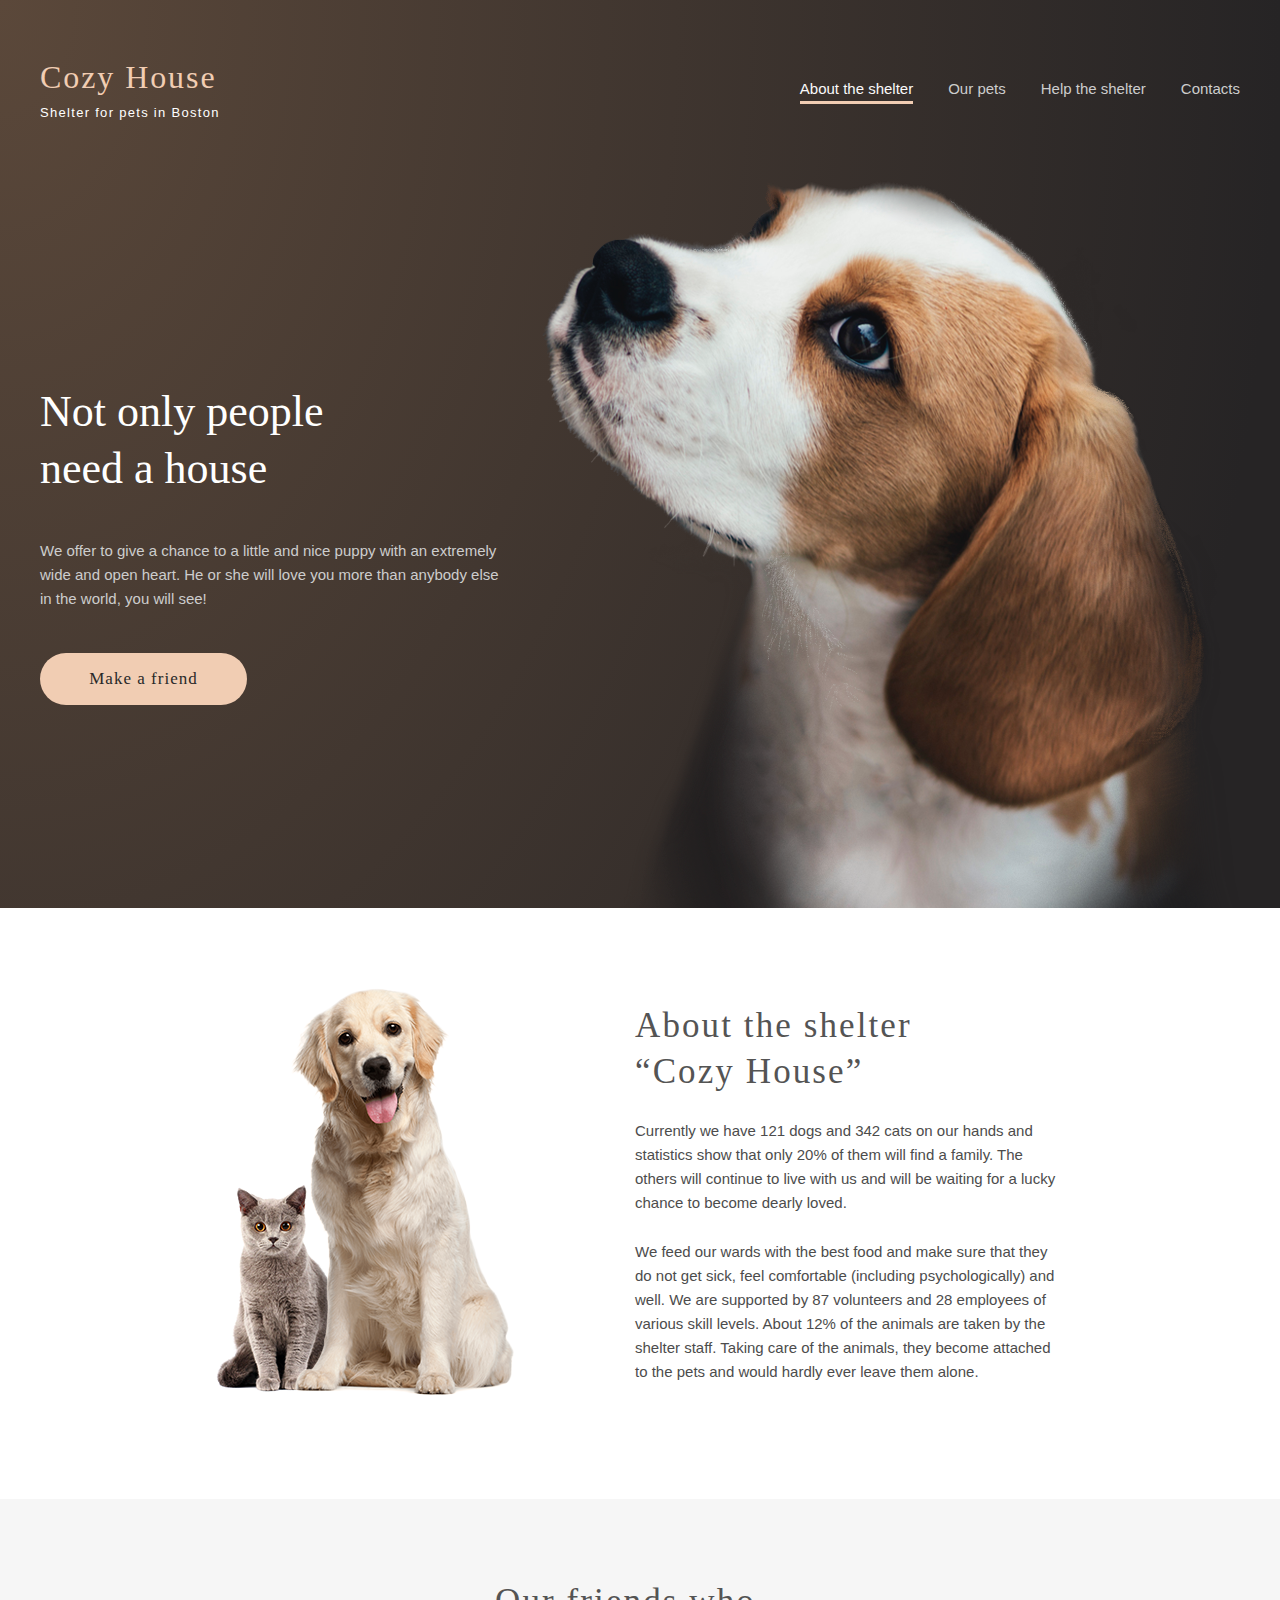
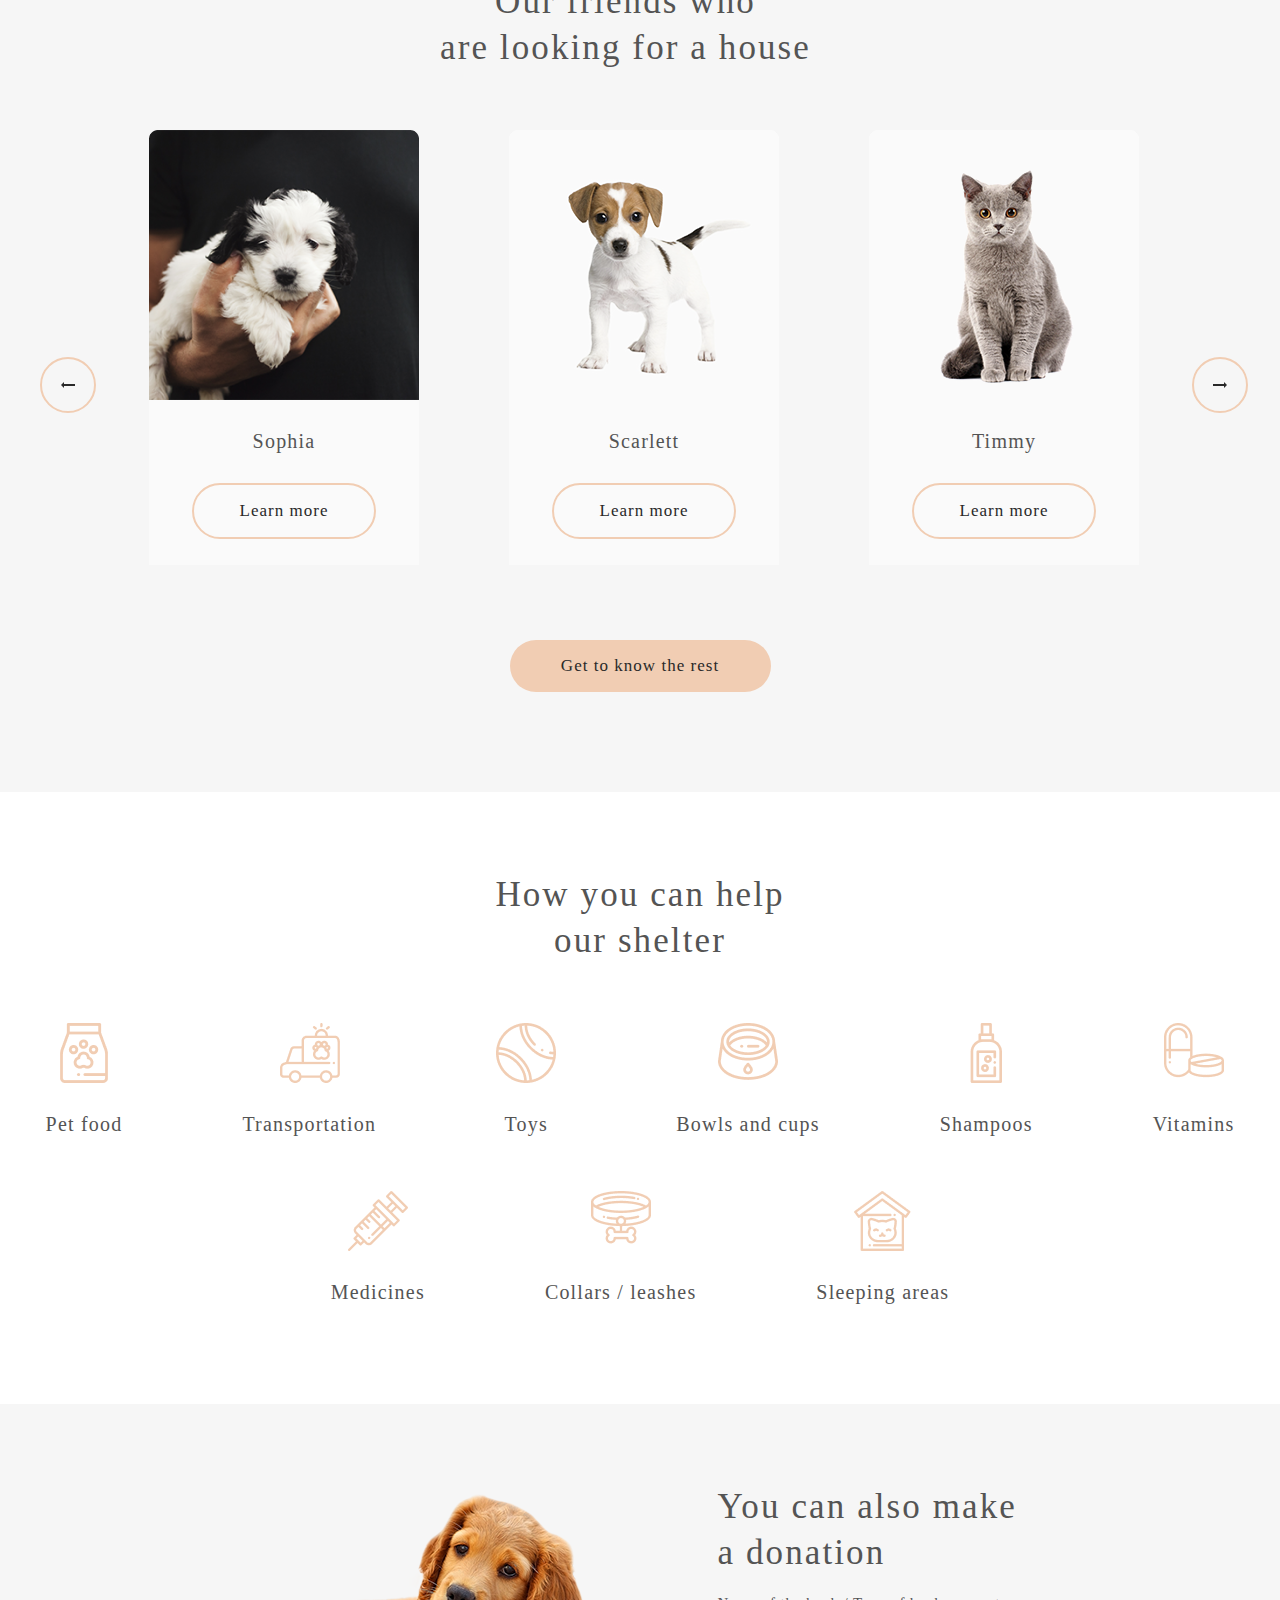
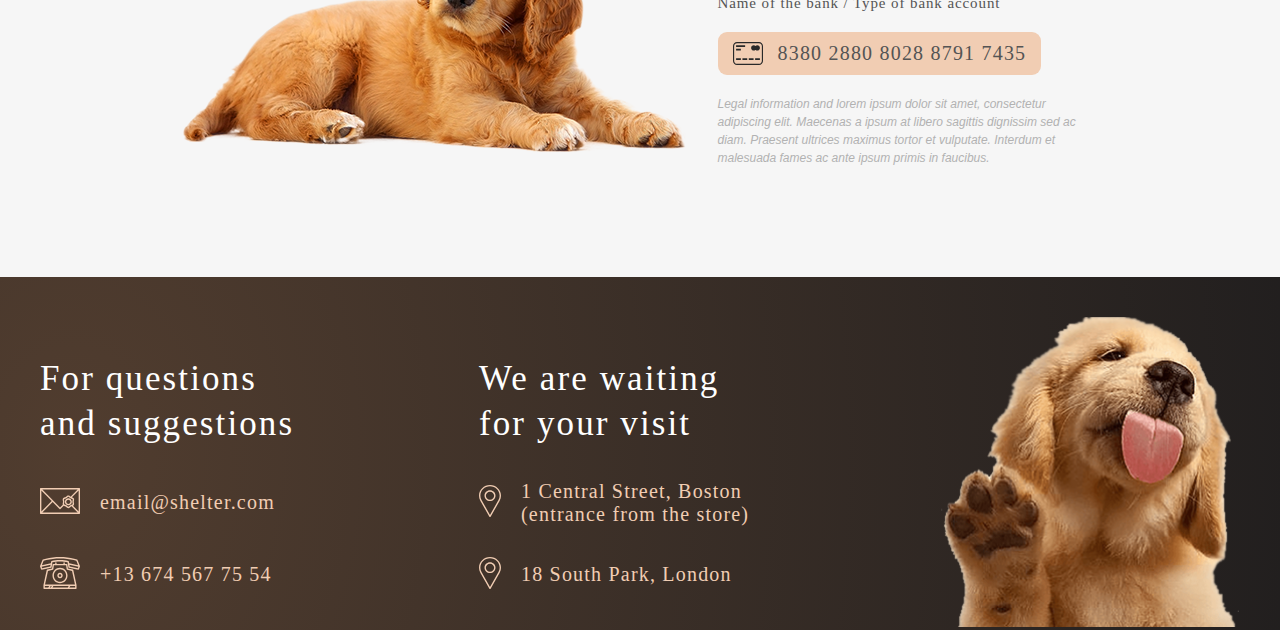
==== pages/main/index.html @ 1505d830 "feat: create corusel slider, add help section, donation section footer" ====
<!DOCTYPE html>
<html lang="en">
<head>
    <meta charset="UTF-8">
    <meta name="viewport" content="width=device-width, initial-scale=1.0">

    <title>Shelter</title>

    <link rel="stylesheet" href="../../css/reset.css">
    <link rel="stylesheet" href="../../css/style.css">
    <link type="image/png" sizes="96x96" rel="icon" href="../../assets/images/favicon.png">

</head>
<body>
    <section class="start-screen">
        <header class="header">
            <div class="container">
                <a class="header-logo" href="#">
                    <h1 class="header-logo__main-title">Cozy House</h1>
                    <span class="header-logo__under-title">Shelter for pets in Boston</span>
                </a>
                <div class="header-menu">
                    <ul class="header-menu__wrapper">
                        <li class="header-menu__item header-menu__item_active"><a href="#">About the shelter</a></li>
                        <li class="header-menu__item"><a href="ourpets.html">Our pets</a></li>
                        <li class="header-menu__item"><a href="#help">Help the shelter</a></li>
                        <li class="header-menu__item"><a href="#footer">Contacts</a></li>
                    </ul>
                </div>
            </div>
        </header>
        <div class="not-only">
            <div class="container">
                <div class="not-only__content">
                    <h2 class="not-only__title">Not only people need a house</h2>
                    <div class="not-only__text">
                        We offer to give a chance to a little and nice puppy 
                        with an extremely wide and open 
                        heart. He or she will love you more than 
                        anybody else in the world, you will see!
                    </div>
                    <a href="#our-friends" class="not-only__button">Make a friend</a>
                </div>
                <div class="not-only__image">
                    <img src="../../assets/images/start-screen-puppy.png" alt="start-screen-puppy">
                </div>
            </div>
        </div>
    </section>

    <section class="about">
        <div class="container">
            <div class="about-image">
                <img src="../../assets/images/about-pets.png" alt="about-pets">
            </div>
            <div class="about-content">
                <h3 class="about-content__title">About the shelter “Cozy House”</h3>
                <p class="about-content__text">
                    Currently we have 121 dogs and 342 cats on our hands and 
                    statistics show that only 20% of them will find a family. 
                    The others will continue to live with us and will be waiting for a 
                    lucky chance to become dearly loved.
                </p>
                <p class="about-content__text">
                    We feed our wards with the best food and make sure that 
                    they do not get sick, feel comfortable (including psychologically) and well. 
                    We are supported by 87 volunteers and 28 employees of various skill levels. 
                    About 12% of the animals are taken by the shelter staff. Taking care of the animals, 
                    they become attached to the pets and would hardly ever leave them alone.
                </p>
            </div>
        </div>
    </section>

    <section class="pets">
        <div class="container">
            <h3 class="pets-title">Our friends who <br>are looking for a house</h3>
            <div class="pets-slider__wrapper">
                <div class="pets-slider__arrow" id="pets-prev"><img src="../../assets/images/prev-arrow.png" alt="prev-arrow"></div>
                <div class="pets-slider__content">
                    <div class="pets-corusel">
                        <div class="pets-corusel__slide" id="pets-corusel__slide">
                            <div class="pets-corusel__item" id="pets-corusel__left"></div>
                            <div class="pets-corusel__item" id="pets-corusel__active"></div>
                            <div class="pets-corusel__item" id="pets-corusel__right"></div>
                        </div>
                    </div>
                </div>
                <div class="pets-slider__arrow" id="pets-next"><img src="../../assets/images/next-arrow.png" alt="next-arrow"></div>
            </div>
            <a href="#" class="pets-button">Get to know the rest</a>
        </div>
    </section>

    <section class="help">
        <div class="container">
            <h3 class="help-title">How you can help our shelter</h3>
            <div class="help-list">
                <div class="help__item">
                    <img class="help__item__image" src="../../assets/icons/Vector.png" alt="pet-food-image">
                    <h4 class="help__item__title">Pet food</h4>
                </div>
                <div class="help__item">
                    <img class="help__item__image" src="../../assets/icons/transportation.png" alt="pet-food-image">
                    <h4 class="help__item__title">Transportation</h4>
                </div>
                <div class="help__item">
                    <img class="help__item__image" src="../../assets/icons/toys.png" alt="pet-food-image">
                    <h4 class="help__item__title">Toys</h4>
                </div>
                <div class="help__item">
                    <img class="help__item__image" src="../../assets/icons/bowls-and-cups.png" alt="pet-food-image">
                    <h4 class="help__item__title">Bowls and cups</h4>
                </div>
                <div class="help__item">
                    <img class="help__item__image" src="../../assets/icons/shampoos.png" alt="pet-food-image">
                    <h4 class="help__item__title">Shampoos</h4>
                </div>
                <div class="help__item">
                    <img class="help__item__image" src="../../assets/icons/vitamins.png" alt="pet-food-image">
                    <h4 class="help__item__title">Vitamins</h4>
                </div>
                <div class="help__item">
                    <img class="help__item__image" src="../../assets/icons/medicines.png" alt="pet-food-image">
                    <h4 class="help__item__title">Medicines</h4>
                </div>
                <div class="help__item">
                    <img class="help__item__image" src="../../assets/icons/collars-or-leashes.png" alt="pet-food-image">
                    <h4 class="help__item__title">Collars / leashes</h4>
                </div>
                <div class="help__item">
                    <img class="help__item__image" src="../../assets/icons/sleeping-area.png" alt="pet-food-image">
                    <h4 class="help__item__title">Sleeping areas</h4>
                </div>
            </div>
        </div>
    </section>

    <section class="donation">
        <div class="container">
            <div class="donation-image__wrapper">
                <img src="../../assets/images/donation-dog.png" alt="donation-dog">
            </div>
            <div class="donation-content">
                <h3 class="donation__title">You can also make a donation</h3>
                <h5 class="donation__description">Name of the bank / Type of bank account</h5>
                <a href="##" class="donation__link-wrapper">
                    <div class="donation__link-icon-wrapper">
                        <svg class="donation__link-icon"><use xlink:href="../../assets/images/sprite.svg#bank""></use></svg>
                    </div>
                    <span  class="donation__link">8380 2880 8028 8791 7435</span>
                </a>
                <p class="donation__text">
                    Legal information and lorem ipsum dolor sit amet, consectetur adipiscing elit. 
                    Maecenas a ipsum at libero sagittis dignissim sed ac diam. Praesent ultrices maximus tortor et vulputate. 
                    Interdum et malesuada fames ac ante ipsum primis in faucibus.
                </p>
            </div>
        </div>
    </section>
    <footer class="footer">
        <div class="container">
            <div class="footer-contact">
                <h3 class="footer-contact__title">For questions and suggestions</h3>
                <a class="footer-contact__item" href="mailto:email@shelter.com" target="_blank">
                    <div class="footer-contact__icon-wrapper">
                        <svg class="footer-contact__icon footer-icon-mail"><use xlink:href="../../assets/images/sprite.svg#mail""></use></svg>
                    </div>
                    <h4 class="footer-contact__item__text">email@shelter.com</h4>
                </a>
                <a class="footer-contact__item" href="tel:+13 674 567 75 54" target="_blank">
                    <div class="footer-contact__icon-wrapper">
                        <svg class="footer-contact__icon footer-icon-phone"><use xlink:href="../../assets/images/sprite.svg#phone""></use></svg>
                    </div>
                    <h4 class="footer-contact__item__text">+13 674 567 75 54</h4>
                </a>
            </div>
            <div class="footer-contact">
                <h3 class="footer-contact__title">We are waiting for your visit</h3>
                <a class="footer-contact__item" href="https://www.google.com/maps/place/Boston+Animal+Care+and+Control+Shelter/@42.3657951,-70.9798577,19.54z/data=!4m8!1m2!2m1!1sboston+animal+shelter!3m4!1s0x0:0xc63954a44f1d0dee!8m2!3d42.2943419!4d-71.1215186" target="_blank">
                    <div class="footer-contact__icon-wrapper">
                        <svg class="footer-contact__icon footer-icon-pin"><use xlink:href="../../assets/images/sprite.svg#pin""></use></svg>
                    </div>
                    <h4 class="footer-contact__item__text">1 Central Street, Boston (entrance from the store)</h4>
                </a>
                <a class="footer-contact__item" href="https://www.google.com/maps/search/18+South+Park,+London+/@52.1337419,-0.4661482,21z" target="_blank">
                    <div class="footer-contact__icon-wrapper">
                        <svg class="footer-contact__icon footer-icon-pin"><use xlink:href="../../assets/images/sprite.svg#pin""></use></svg>
                    </div>
                    <h4 class="footer-contact__item__text">18 South Park, London </h4>
                </a>
            </div>
            <div class="footer-image">
                <img src="../../assets/images/footer-puppy.png" alt="footer-puppy">
            </div>
        </div>
    </footer>
    <script type="module" src="./pets.js"></script>
    <script type="module" src="./slider.js"></script>
</body>
</html>
---- css/style.css ----
@import 'reset.css';
.container {
  width: 1200px;
  padding: 0 40px;
  margin: 0 auto;
}

.start-screen {
  background: radial-gradient(100% 215.42% at 0% 0%, #5b483a 0%, #262425 100%);
  z-index: 1;
  background-size: cover;
  padding-top: 60px;
}
.start-screen .header {
  height: 60px;
  margin-bottom: 60px;
}
.start-screen .header .container {
  display: flex;
  align-items: center;
  justify-content: space-between;
}
.start-screen .header .container .header-logo .header-logo__main-title {
  font-family: "Georgia";
  font-size: 32px;
  line-height: 110%;
  letter-spacing: 0.06em;
  color: #f1cdb3;
  margin-bottom: 10px;
}
.start-screen .header .container .header-logo .header-logo__under-title {
  font-family: "Arial";
  font-size: 13px;
  line-height: 15px;
  display: flex;
  align-items: center;
  letter-spacing: 0.1em;
  color: #fff;
}
.start-screen .header .container .header-menu .header-menu__wrapper {
  display: flex;
  justify-content: space-between;
}
.start-screen .header .container .header-menu .header-menu__wrapper .header-menu__item {
  margin-right: 35px;
}
.start-screen .header .container .header-menu .header-menu__wrapper .header-menu__item:last-child {
  margin-right: 0;
}
.start-screen .header .container .header-menu .header-menu__wrapper .header-menu__item a {
  font-family: "Arial";
  font-size: 15px;
  line-height: 160%;
  color: #cdcdcd;
}
.start-screen .header .container .header-menu .header-menu__wrapper .header-menu__item a:hover {
  transition: 0.5s;
  color: #fefefe;
}
.start-screen .header .container .header-menu .header-menu__wrapper .header-menu__item_active {
  border-bottom: 3px #f1cdb3 solid;
}
.start-screen .header .container .header-menu .header-menu__wrapper .header-menu__item_active:hover {
  transition: 0.5s;
  border-bottom: 3px #fefefe solid;
}
.start-screen .header .container .header-menu .header-menu__wrapper .header-menu__item_active a {
  color: #fafafa;
}
.start-screen .header .container .header-menu .header-menu__wrapper .header-menu__item_active a:hover {
  transition: 0.5s;
  color: #fefefe;
}
.start-screen .not-only .container {
  display: flex;
  align-items: center;
  justify-content: space-between;
}
.start-screen .not-only .container .not-only__content {
  width: 460px;
  margin-right: 42px;
}
.start-screen .not-only .container .not-only__content .not-only__title {
  width: 310px;
  margin-bottom: 42px;
  font-family: "Georgia";
  font-size: 44px;
  line-height: 130%;
  display: flex;
  align-items: center;
  color: #fff;
}
.start-screen .not-only .container .not-only__content .not-only__text {
  width: 460px;
  margin-bottom: 42px;
  font-family: "Arial";
  font-size: 15px;
  line-height: 160%;
  display: flex;
  align-items: center;
  color: #cdcdcd;
}
.start-screen .not-only .container .not-only__content .not-only__button {
  display: flex;
  align-items: center;
  justify-content: center;
  width: 207px;
  height: 52px;
  background: #f1cdb3;
  border-radius: 100px;
  border: 0;
  font-family: "Georgia";
  font-size: 17px;
  line-height: 130%;
  color: #292929;
  letter-spacing: 0.06em;
}
.start-screen .not-only .container .not-only__content .not-only__button:hover {
  cursor: pointer;
  transition: 0.5s;
  background: #cda98f;
}
.start-screen .not-only .container .not-only__content .not-only__button:active {
  transition: 0.5s;
  background: #b08d74;
}
.start-screen .not-only .container .not-only__image {
  line-height: 0;
}

.about {
  padding: 80px 0 100px 0;
}
.about .container {
  width: 850px;
  display: flex;
  align-items: center;
  justify-content: space-between;
}
.about .container .about-content {
  padding: 4px 0;
  display: flex;
  flex-direction: column;
  justify-content: space-between;
}
.about .container .about-content .about-content__title {
  width: 370px;
  font-family: "Georgia";
  font-size: 35px;
  line-height: 130%;
  letter-spacing: 0.06em;
  color: #545454;
  margin-bottom: 25px;
  display: flex;
  align-items: center;
}
.about .container .about-content .about-content__text {
  width: 430px;
  font-family: "Arial";
  font-size: 15px;
  line-height: 160%;
  color: #4c4c4c;
  margin-bottom: 25px;
}
.about .container .about-content .about-content__text:last-child {
  margin-bottom: 0;
  display: flex;
  align-items: center;
}

.pets {
  background: #f6f6f6;
  padding: 80px 0 100px 0;
}
.pets .container .pets-title {
  font-family: "Georgia";
  font-size: 35px;
  line-height: 130%;
  display: flex;
  align-items: center;
  text-align: center;
  letter-spacing: 0.06em;
  color: #545454;
  width: 400px;
  margin: 0 auto;
  margin-bottom: 60px;
}
.pets .container .pets-slider__wrapper {
  display: flex;
  align-items: center;
}
.pets .container .pets-slider__wrapper .pets-slider__arrow {
  display: flex;
  padding: 23px 19px;
  border: 2px solid #f1cdb3;
  border-radius: 100px;
}
.pets .container .pets-slider__wrapper .pets-slider__arrow:hover {
  cursor: pointer;
  transition: 0.5s;
  background: #cda98f;
  border: 2px solid #b08d74;
}
.pets .container .pets-slider__wrapper .pets-slider__arrow:active {
  transition: 0.5s;
  background: #b08d74;
}
.pets .container .pets-slider__wrapper .pets-slider__content {
  display: flex;
  margin-bottom: 75px;
}
.pets .container .pets-slider__wrapper .pets-slider__content .pets-corusel {
  width: 990px;
  overflow: hidden;
  margin: 0 53px;
}
.pets .container .pets-slider__wrapper .pets-slider__content .pets-corusel .pets-corusel__slide {
  display: flex;
  position: relative;
  left: -100%;
}
.pets .container .pets-slider__wrapper .pets-slider__content .pets-corusel .pets-corusel__slide .pets-corusel__item {
  display: flex;
  gap: 90px;
}
.pets .container .pets-slider__wrapper .pets-slider__content .pets-corusel .pets-corusel__slide .pets-corusel__item .pet-card {
  width: 270px;
  height: 435px;
  background: #fafafa;
  border-radius: 9px 9px 0 0;
  display: flex;
  flex-direction: column;
  align-items: center;
}
.pets .container .pets-slider__wrapper .pets-slider__content .pets-corusel .pets-corusel__slide .pets-corusel__item .pet-card .pet-image {
  width: 270px;
  height: 270px;
  margin-bottom: 30px;
}
.pets .container .pets-slider__wrapper .pets-slider__content .pets-corusel .pets-corusel__slide .pets-corusel__item .pet-card .pet-name {
  display: inline-block;
  font-family: "Georgia";
  font-size: 20px;
  line-height: 23px;
  display: flex;
  align-items: center;
  text-align: center;
  letter-spacing: 0.06em;
  color: #545454;
  margin-bottom: 30px;
}
.pets .container .pets-slider__wrapper .pets-slider__content .pets-corusel .pets-corusel__slide .pets-corusel__item .pet-card .card-button {
  padding: 15px 45px;
  font-family: "Georgia";
  font-size: 17px;
  line-height: 130%;
  letter-spacing: 0.06em;
  color: #292929;
  border: 2px solid #f1cdb3;
  border-radius: 100px;
  margin-bottom: 30px;
}
.pets .container .pets-slider__wrapper .pets-slider__content .pets-corusel .pets-corusel__slide .pets-corusel__item .pet-card .card-button:hover {
  cursor: pointer;
  transition: 0.5s;
  background: #cda98f;
  border: 2px solid #b08d74;
  color: #fafafa;
}
.pets .container .pets-slider__wrapper .pets-slider__content .pets-corusel .pets-corusel__slide .pets-corusel__item .pet-card .card-button:active {
  transition: 0.5s;
  background: #b08d74;
}
.pets .container .pets-button {
  width: 261px;
  height: 52px;
  margin: 0 auto;
  display: flex;
  flex-direction: column;
  align-items: center;
  justify-content: center;
  background: #f1cdb3;
  border-radius: 100px;
  font-family: "Georgia";
  font-size: 17px;
  line-height: 130%;
  letter-spacing: 0.06em;
  color: #292929;
}
.pets .container .pets-button:hover {
  transition: 0.5s;
  cursor: pointer;
  background: #cda98f;
}
.pets .container .pets-button:active {
  transition: 0.5s;
  background: #b08d74;
}

.help {
  padding: 80px 0 100px 0;
}
.help .container .help-title {
  width: 308px;
  font-family: "Georgia";
  font-size: 35px;
  line-height: 130%;
  display: flex;
  align-items: center;
  text-align: center;
  letter-spacing: 0.06em;
  color: #545454;
  margin: 0 auto;
  margin-bottom: 60px;
}
.help .container .help-list {
  display: flex;
  justify-content: center;
  flex-wrap: wrap;
  row-gap: 55px;
  -moz-column-gap: 120px;
       column-gap: 120px;
}
.help .container .help-list .help__item {
  justify-self: center;
  display: flex;
  align-items: center;
  flex-direction: column;
  justify-content: space-between;
  height: 113px;
}
.help .container .help-list .help__item .help__item__title {
  font-family: "Georgia";
  white-space: nowrap;
  font-size: 20px;
  line-height: 115%;
  display: flex;
  align-items: center;
  text-align: center;
  letter-spacing: 0.06em;
  color: #545454;
}

.donation {
  padding: 80px 0 110px 0;
  background: #f6f6f6;
}
.donation .container {
  width: 915px;
  display: flex;
  align-items: center;
  justify-content: space-between;
}
.donation .container .donation-content {
  display: flex;
  flex-direction: column;
  align-items: flex-start;
}
.donation .container .donation-content .donation__link-icon-wrapper {
  width: 30px;
  height: 23px;
  margin-right: 15px;
}
.donation .container .donation-content .donation__link-icon-wrapper .donation__link-icon {
  width: 30px;
  height: 23px;
  fill: #292929;
}
.donation .container .donation-content .donation__title {
  width: 300px;
  font-family: "Georgia";
  font-size: 35px;
  line-height: 130%;
  display: flex;
  align-items: center;
  letter-spacing: 0.06em;
  color: #545454;
  margin-bottom: 20px;
}
.donation .container .donation-content .donation__description {
  font-family: "Georgia";
  margin-bottom: 20px;
  font-size: 15px;
  line-height: 110%;
  display: flex;
  align-items: center;
  letter-spacing: 0.06em;
  color: #545454;
}
.donation .container .donation-content .donation__link-wrapper {
  display: flex;
  align-items: center;
  border-radius: 9px;
  padding: 10px 15px;
  background: #f1cdb3;
  margin-bottom: 20px;
}
.donation .container .donation-content .donation__link-wrapper:hover {
  transition: 0.5s;
  background: #cda98f;
}
.donation .container .donation-content .donation__link-wrapper:hover .donation__link-icon-wrapper .donation__link-icon {
  transition: 0.5s;
  fill: #fefefe;
}
.donation .container .donation-content .donation__link-wrapper:active {
  transition: 0.5s;
  background: #b08d74;
}
.donation .container .donation-content .donation__link-wrapper .donation__link {
  font-family: "Georgia";
  font-size: 20px;
  line-height: 115%;
  display: flex;
  align-items: center;
  letter-spacing: 0.06em;
  color: #545454;
  display: inline-block;
}
.donation .container .donation-content .donation__text {
  width: 380px;
  font-family: "Arial";
  font-style: italic;
  font-size: 12px;
  line-height: 18px;
  display: flex;
  align-items: center;
  color: #b2b2b2;
}

.footer {
  padding-top: 40px;
  background: radial-gradient(110.67% 538.64% at 5.73% 50%, #513d2f 0%, #1a1a1c 100%), #211f20;
}
.footer .container {
  display: flex;
  align-items: center;
  justify-content: space-between;
  -moz-column-gap: 160px;
       column-gap: 160px;
}
.footer .container .footer-contact {
  display: flex;
  flex-direction: column;
  align-items: flex-start;
  row-gap: 40px;
}
.footer .container .footer-contact:first-child .footer-contact__title {
  width: 279px;
}
.footer .container .footer-contact .footer-contact__title {
  width: 278px;
  font-family: "Georgia";
  font-size: 35px;
  line-height: 130%;
  letter-spacing: 0.06em;
  color: #fff;
}
.footer .container .footer-contact .footer-contact__item {
  display: flex;
  align-items: center;
  height: 32px;
}
.footer .container .footer-contact .footer-contact__item:hover .footer-contact__icon-wrapper .footer-contact__icon {
  transition: 0.5s;
  fill: #cda98f;
}
.footer .container .footer-contact .footer-contact__item:hover .footer-contact__item__text {
  transition: 0.5s;
  color: #cda98f;
}
.footer .container .footer-contact .footer-contact__item:active .footer-contact__icon-wrapper .footer-contact__icon {
  transition: 0.5s;
  fill: #b08d74;
}
.footer .container .footer-contact .footer-contact__item:active .footer-contact__item__text {
  transition: 0.5s;
  color: #b08d74;
}
.footer .container .footer-contact .footer-contact__item .footer-contact__icon-wrapper {
  margin-right: 20px;
}
.footer .container .footer-contact .footer-contact__item .footer-contact__icon-wrapper .footer-contact__icon {
  fill: #f1cdb3;
}
.footer .container .footer-contact .footer-contact__item .footer-contact__icon-wrapper .footer-icon-mail {
  width: 40px;
  height: 26px;
}
.footer .container .footer-contact .footer-contact__item .footer-contact__icon-wrapper .footer-icon-phone {
  width: 40px;
  height: 32px;
}
.footer .container .footer-contact .footer-contact__item .footer-contact__icon-wrapper .footer-icon-pin {
  width: 22px;
  height: 32px;
}
.footer .container .footer-contact .footer-contact__item .footer-contact__item__text {
  font-family: "Georgia";
  font-size: 20px;
  line-height: 115%;
  letter-spacing: 0.06em;
  color: #f1cdb3;
}

@-webkit-keyframes movie-right {
  from {
    left: -100%;
  }
  to {
    left: 0;
  }
}

@keyframes movie-right {
  from {
    left: -100%;
  }
  to {
    left: 0;
  }
}
.transition-right {
  -webkit-animation-name: movie-right;
          animation-name: movie-right;
  -webkit-animation-duration: 0.5s;
          animation-duration: 0.5s;
}

@-webkit-keyframes movie-left {
  from {
    left: -100%;
  }
  to {
    left: -200%;
  }
}

@keyframes movie-left {
  from {
    left: -100%;
  }
  to {
    left: -200%;
  }
}
.transition-left {
  -webkit-animation-name: movie-left;
          animation-name: movie-left;
  -webkit-animation-duration: 0.5s;
          animation-duration: 0.5s;
}/*# sourceMappingURL=style.css.map */
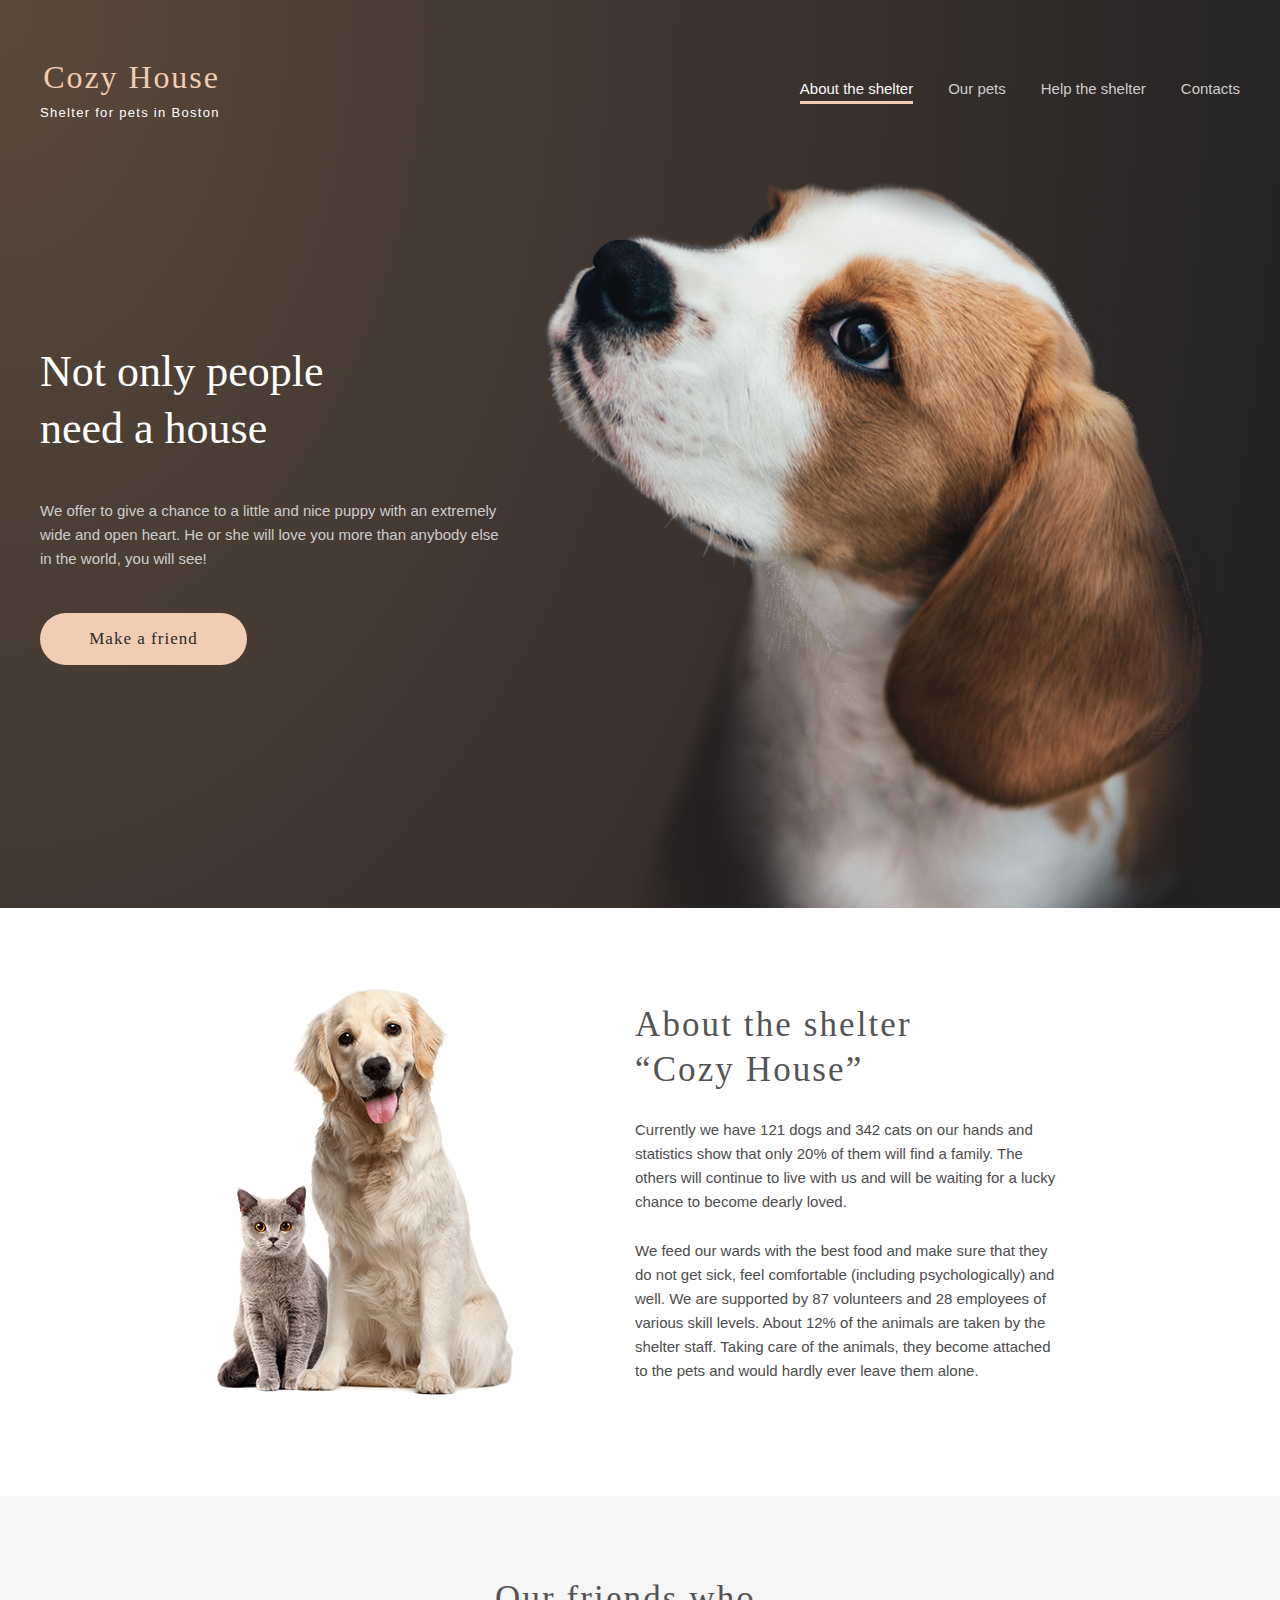
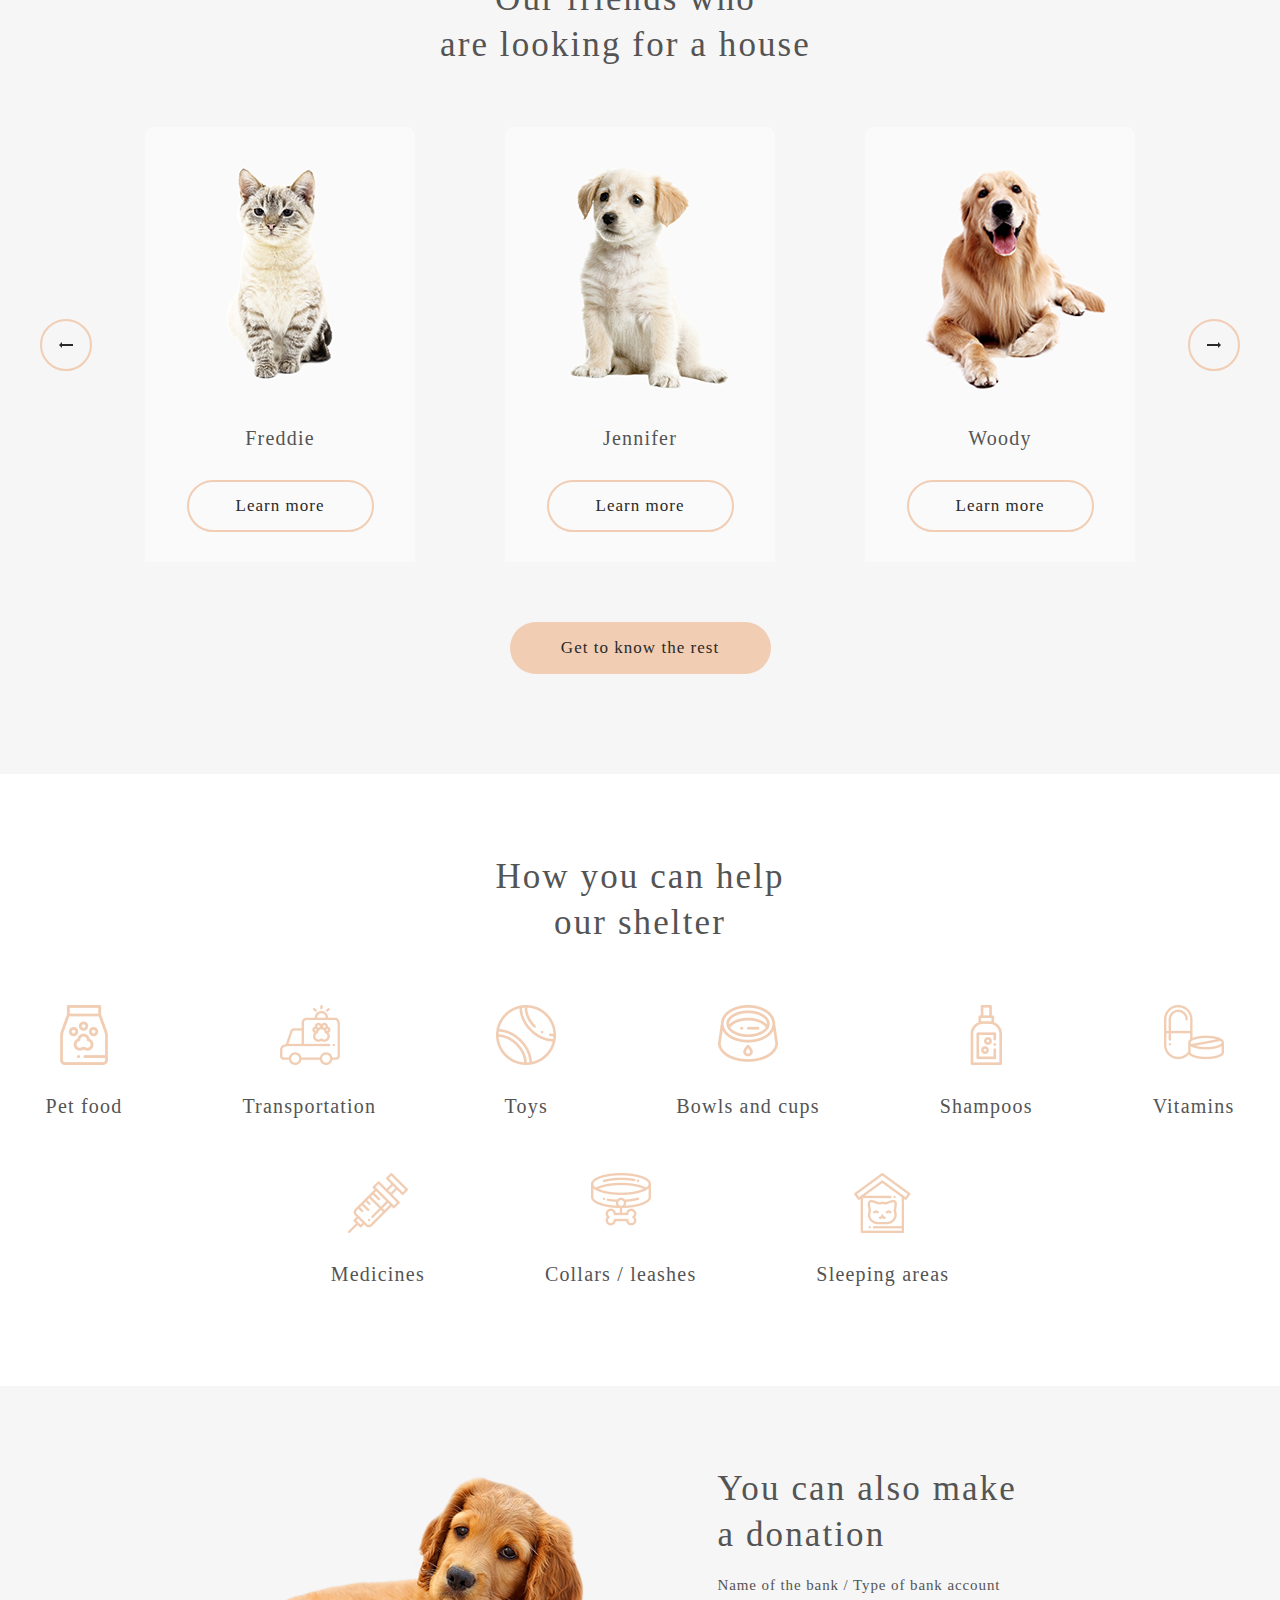
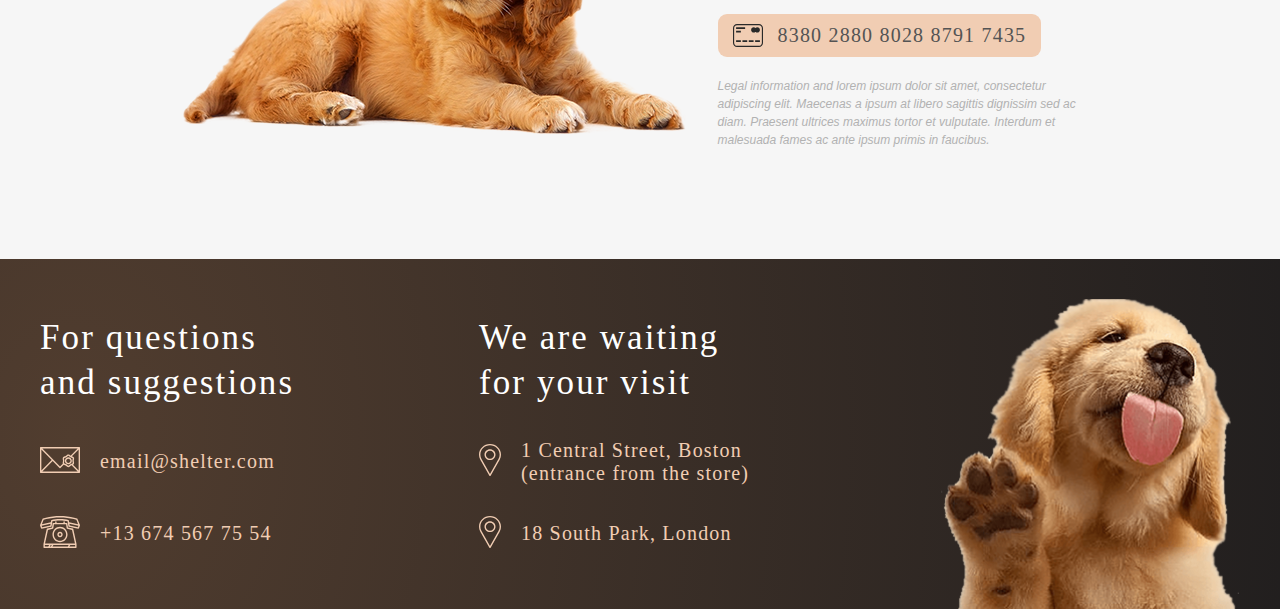
==== commit cfe9a9a3: "feat: popup, fix: bug with slider, fix styles for pixel perfect" ====
--- a/pages/main/index.html
+++ b/pages/main/index.html
@@ -92,7 +92,7 @@
         </div>
     </section>
 
-    <section class="help">
+    <section class="help" id="help">
         <div class="container">
             <h3 class="help-title">How you can help our shelter</h3>
             <div class="help-list">
@@ -158,7 +158,7 @@
             </div>
         </div>
     </section>
-    <footer class="footer">
+    <footer class="footer" id="footer">
         <div class="container">
             <div class="footer-contact">
                 <h3 class="footer-contact__title">For questions and suggestions</h3>
@@ -195,7 +195,41 @@
             </div>
         </div>
     </footer>
-    <script type="module" src="./pets.js"></script>
-    <script type="module" src="./slider.js"></script>
+    <div class="popup-layer" id="popup-layer">
+        <div class="popup" id="popup">
+            <div class="popup__image-wrapper">
+                <img  alt="popup__image" id="popup__image" class="popup__image">
+            </div>
+            <div class="popup__content-wrapper">
+                <h3 class="popup__title" id="popup__title"></h3>
+                <h4 class="popup__type" id="popup__type"></h4>
+                <h5 class="popup__description" id="popup__description"></h5>
+                <ul class="popup-about__wrapper">
+                    <li class="popup-about__item">
+                        <span class="popup-about__item-title">Age:</span>
+                        <span class="popup-about__item-text" id="popup-about__item-text__age"></span>
+                    </li>
+                    <li class="popup-about__item">
+                        <span class="popup-about__item-title">Inoculations:</span>
+                        <span class="popup-about__item-text" id="popup-about__item-text__inoculations"></span>
+                    </li>
+                    <li class="popup-about__item">
+                        <span class="popup-about__item-title">Diseases:</span>
+                        <span class="popup-about__item-text" id="popup-about__item-text__diseases"></span>
+                    </li>
+                    <li class="popup-about__item">
+                        <span class="popup-about__item-title">Parasites:</span>
+                        <span class="popup-about__item-text" id="popup-about__item-text__parasites"></span>
+                    </li>
+                </ul>
+                <div class="popup__close-button" id="popup__close-button">
+                    <img src="../../assets/images/close.png" alt="close">
+                </div>
+            </div>
+        </div>
+    </div>
+    <script type="module" src="../../js/pets.js"></script>
+    <script type="module" src="../../js/slider.js"></script>
+    <script type="module" src="../../js/popup.js"></script>
 </body>
 </html>--- a/css/style.css
+++ b/css/style.css
@@ -1,3 +1,4 @@
+@charset "UTF-8";
 @import 'reset.css';
 .container {
   width: 1200px;
@@ -20,6 +21,11 @@
   align-items: center;
   justify-content: space-between;
 }
+.start-screen .header .container .header-logo {
+  display: flex;
+  flex-direction: column;
+  align-items: flex-end;
+}
 .start-screen .header .container .header-logo .header-logo__main-title {
   font-family: "Georgia";
   font-size: 32px;
@@ -40,9 +46,8 @@
 .start-screen .header .container .header-menu .header-menu__wrapper {
   display: flex;
   justify-content: space-between;
-}
-.start-screen .header .container .header-menu .header-menu__wrapper .header-menu__item {
-  margin-right: 35px;
+  -moz-column-gap: 35px;
+       column-gap: 35px;
 }
 .start-screen .header .container .header-menu .header-menu__wrapper .header-menu__item:last-child {
   margin-right: 0;
@@ -114,15 +119,16 @@
   line-height: 130%;
   color: #292929;
   letter-spacing: 0.06em;
+  margin-bottom: 80px;
 }
 .start-screen .not-only .container .not-only__content .not-only__button:hover {
   cursor: pointer;
   transition: 0.5s;
-  background: #cda98f;
+  background: #fddcc4;
 }
 .start-screen .not-only .container .not-only__content .not-only__button:active {
   transition: 0.5s;
-  background: #b08d74;
+  background: #f1cdb3;
 }
 .start-screen .not-only .container .not-only__image {
   line-height: 0;
@@ -136,6 +142,9 @@
   display: flex;
   align-items: center;
   justify-content: space-between;
+}
+.about .container .about-image {
+  line-height: 0;
 }
 .about .container .about-content {
   padding: 4px 0;
@@ -188,26 +197,30 @@
 .pets .container .pets-slider__wrapper {
   display: flex;
   align-items: center;
+  margin-bottom: 60px;
 }
 .pets .container .pets-slider__wrapper .pets-slider__arrow {
   display: flex;
-  padding: 23px 19px;
+  align-items: center;
+  justify-content: center;
+  width: 48px;
+  height: 48px;
   border: 2px solid #f1cdb3;
   border-radius: 100px;
 }
 .pets .container .pets-slider__wrapper .pets-slider__arrow:hover {
   cursor: pointer;
   transition: 0.5s;
-  background: #cda98f;
-  border: 2px solid #b08d74;
+  background: #fddcc4;
+  border: 2px solid #fddcc4;
 }
 .pets .container .pets-slider__wrapper .pets-slider__arrow:active {
   transition: 0.5s;
-  background: #b08d74;
+  background: #f1cdb3;
+  border: 2px solid #f1cdb3;
 }
 .pets .container .pets-slider__wrapper .pets-slider__content {
   display: flex;
-  margin-bottom: 75px;
 }
 .pets .container .pets-slider__wrapper .pets-slider__content .pets-corusel {
   width: 990px;
@@ -231,6 +244,8 @@
   display: flex;
   flex-direction: column;
   align-items: center;
+  justify-content: flex-start;
+  box-sizing: border-box;
 }
 .pets .container .pets-slider__wrapper .pets-slider__content .pets-corusel .pets-corusel__slide .pets-corusel__item .pet-card .pet-image {
   width: 270px;
@@ -250,7 +265,11 @@
   margin-bottom: 30px;
 }
 .pets .container .pets-slider__wrapper .pets-slider__content .pets-corusel .pets-corusel__slide .pets-corusel__item .pet-card .card-button {
-  padding: 15px 45px;
+  display: flex;
+  align-items: center;
+  justify-content: center;
+  width: 183px;
+  height: 48px;
   font-family: "Georgia";
   font-size: 17px;
   line-height: 130%;
@@ -263,13 +282,13 @@
 .pets .container .pets-slider__wrapper .pets-slider__content .pets-corusel .pets-corusel__slide .pets-corusel__item .pet-card .card-button:hover {
   cursor: pointer;
   transition: 0.5s;
-  background: #cda98f;
-  border: 2px solid #b08d74;
-  color: #fafafa;
+  background: #fddcc4;
+  border: 2px solid #fddcc4;
 }
 .pets .container .pets-slider__wrapper .pets-slider__content .pets-corusel .pets-corusel__slide .pets-corusel__item .pet-card .card-button:active {
-  transition: 0.5s;
-  background: #b08d74;
+  border: 2px solid #f1cdb3;
+  transition: 0.5s;
+  background: #f1cdb3;
 }
 .pets .container .pets-button {
   width: 261px;
@@ -290,18 +309,18 @@
 .pets .container .pets-button:hover {
   transition: 0.5s;
   cursor: pointer;
-  background: #cda98f;
+  background: #fddcc4;
 }
 .pets .container .pets-button:active {
   transition: 0.5s;
-  background: #b08d74;
+  background: #f1cdb3;
 }
 
 .help {
   padding: 80px 0 100px 0;
 }
 .help .container .help-title {
-  width: 308px;
+  width: 310px;
   font-family: "Georgia";
   font-size: 35px;
   line-height: 130%;
@@ -397,7 +416,7 @@
 }
 .donation .container .donation-content .donation__link-wrapper:hover {
   transition: 0.5s;
-  background: #cda98f;
+  background: #fddcc4;
 }
 .donation .container .donation-content .donation__link-wrapper:hover .donation__link-icon-wrapper .donation__link-icon {
   transition: 0.5s;
@@ -405,7 +424,7 @@
 }
 .donation .container .donation-content .donation__link-wrapper:active {
   transition: 0.5s;
-  background: #b08d74;
+  background: #f1cdb3;
 }
 .donation .container .donation-content .donation__link-wrapper .donation__link {
   font-family: "Georgia";
@@ -434,7 +453,6 @@
 }
 .footer .container {
   display: flex;
-  align-items: center;
   justify-content: space-between;
   -moz-column-gap: 160px;
        column-gap: 160px;
@@ -443,7 +461,9 @@
   display: flex;
   flex-direction: column;
   align-items: flex-start;
+  padding-top: 16px;
   row-gap: 40px;
+  margin-bottom: 40px;
 }
 .footer .container .footer-contact:first-child .footer-contact__title {
   width: 279px;
@@ -463,19 +483,19 @@
 }
 .footer .container .footer-contact .footer-contact__item:hover .footer-contact__icon-wrapper .footer-contact__icon {
   transition: 0.5s;
-  fill: #cda98f;
+  fill: #fddcc4;
 }
 .footer .container .footer-contact .footer-contact__item:hover .footer-contact__item__text {
   transition: 0.5s;
-  color: #cda98f;
+  color: #fddcc4;
 }
 .footer .container .footer-contact .footer-contact__item:active .footer-contact__icon-wrapper .footer-contact__icon {
   transition: 0.5s;
-  fill: #b08d74;
+  fill: #f1cdb3;
 }
 .footer .container .footer-contact .footer-contact__item:active .footer-contact__item__text {
   transition: 0.5s;
-  color: #b08d74;
+  color: #f1cdb3;
 }
 .footer .container .footer-contact .footer-contact__item .footer-contact__icon-wrapper {
   margin-right: 20px;
@@ -501,6 +521,111 @@
   line-height: 115%;
   letter-spacing: 0.06em;
   color: #f1cdb3;
+}
+.footer .container .footer-image {
+  line-height: 0;
+}
+
+.popup-active {
+  display: block !important;
+}
+
+.popup-layer {
+  z-index: 2;
+  position: fixed;
+  top: 0;
+  left: 0;
+  width: 100%;
+  height: 100%;
+  background: rgba(41, 41, 41, 0.6);
+  display: none;
+}
+.popup-layer .popup {
+  display: flex;
+  background: #fafafa;
+  border-radius: 9px;
+  width: 900px;
+  height: 500px;
+  position: fixed;
+  z-index: 3;
+  top: 50%;
+  left: 50%;
+  transform: translate(-50%, -50%);
+}
+.popup-layer .popup .popup__image-wrapper {
+  width: 500px;
+  z-index: 1;
+}
+.popup-layer .popup .popup__image-wrapper .popup__image {
+  width: 100%;
+  height: 100%;
+  border-radius: 9px;
+}
+.popup-layer .popup .popup__content-wrapper {
+  position: relative;
+  width: 400px;
+  z-index: 1;
+  padding: 50px 20px 30px 50px;
+  font-family: "Georgia";
+  color: #000000;
+  letter-spacing: 0.06em;
+}
+.popup-layer .popup .popup__content-wrapper .popup__close-button {
+  position: absolute;
+  top: 0;
+  right: 0;
+  width: 52px;
+  height: 52px;
+  display: flex;
+  align-items: center;
+  justify-content: center;
+  border: 2px solid #f1cdb3;
+  border-radius: 100px;
+  transform: translate(52px, -52px);
+}
+.popup-layer .popup .popup__content-wrapper .popup__close-button:hover {
+  cursor: pointer;
+  transition: 0.5s;
+  background: #fddcc4;
+  border: 2px solid #fddcc4;
+}
+.popup-layer .popup .popup__content-wrapper .popup__close-button:active {
+  transition: 0.5s;
+  background: #f1cdb3;
+  border: 2px solid #f1cdb3;
+}
+.popup-layer .popup .popup__content-wrapper .popup__title {
+  font-family: "Georgia";
+  font-size: 35px;
+  line-height: 130%;
+  margin-bottom: 10px;
+}
+.popup-layer .popup .popup__content-wrapper .popup__type {
+  font-size: 20px;
+  line-height: 115%;
+  margin-bottom: 40px;
+}
+.popup-layer .popup .popup__content-wrapper .popup__description {
+  font-size: 15px;
+  line-height: 110%;
+  margin-bottom: 40px;
+}
+.popup-layer .popup .popup__content-wrapper .popup-about__wrapper .popup-about__item {
+  margin-bottom: 11px;
+  font-size: 15px;
+  line-height: 110%;
+}
+.popup-layer .popup .popup__content-wrapper .popup-about__wrapper .popup-about__item::before {
+  font-family: "Montserrat", sans-serif;
+  color: #f1cdb3;
+  content: "•";
+  padding-right: 10px;
+}
+.popup-layer .popup .popup__content-wrapper .popup-about__wrapper .popup-about__item:last-child {
+  margin-bottom: 0;
+}
+.popup-layer .popup .popup__content-wrapper .popup-about__wrapper .popup-about__item .popup-about__item-title {
+  font-weight: bold;
 }
 
 @-webkit-keyframes movie-right {
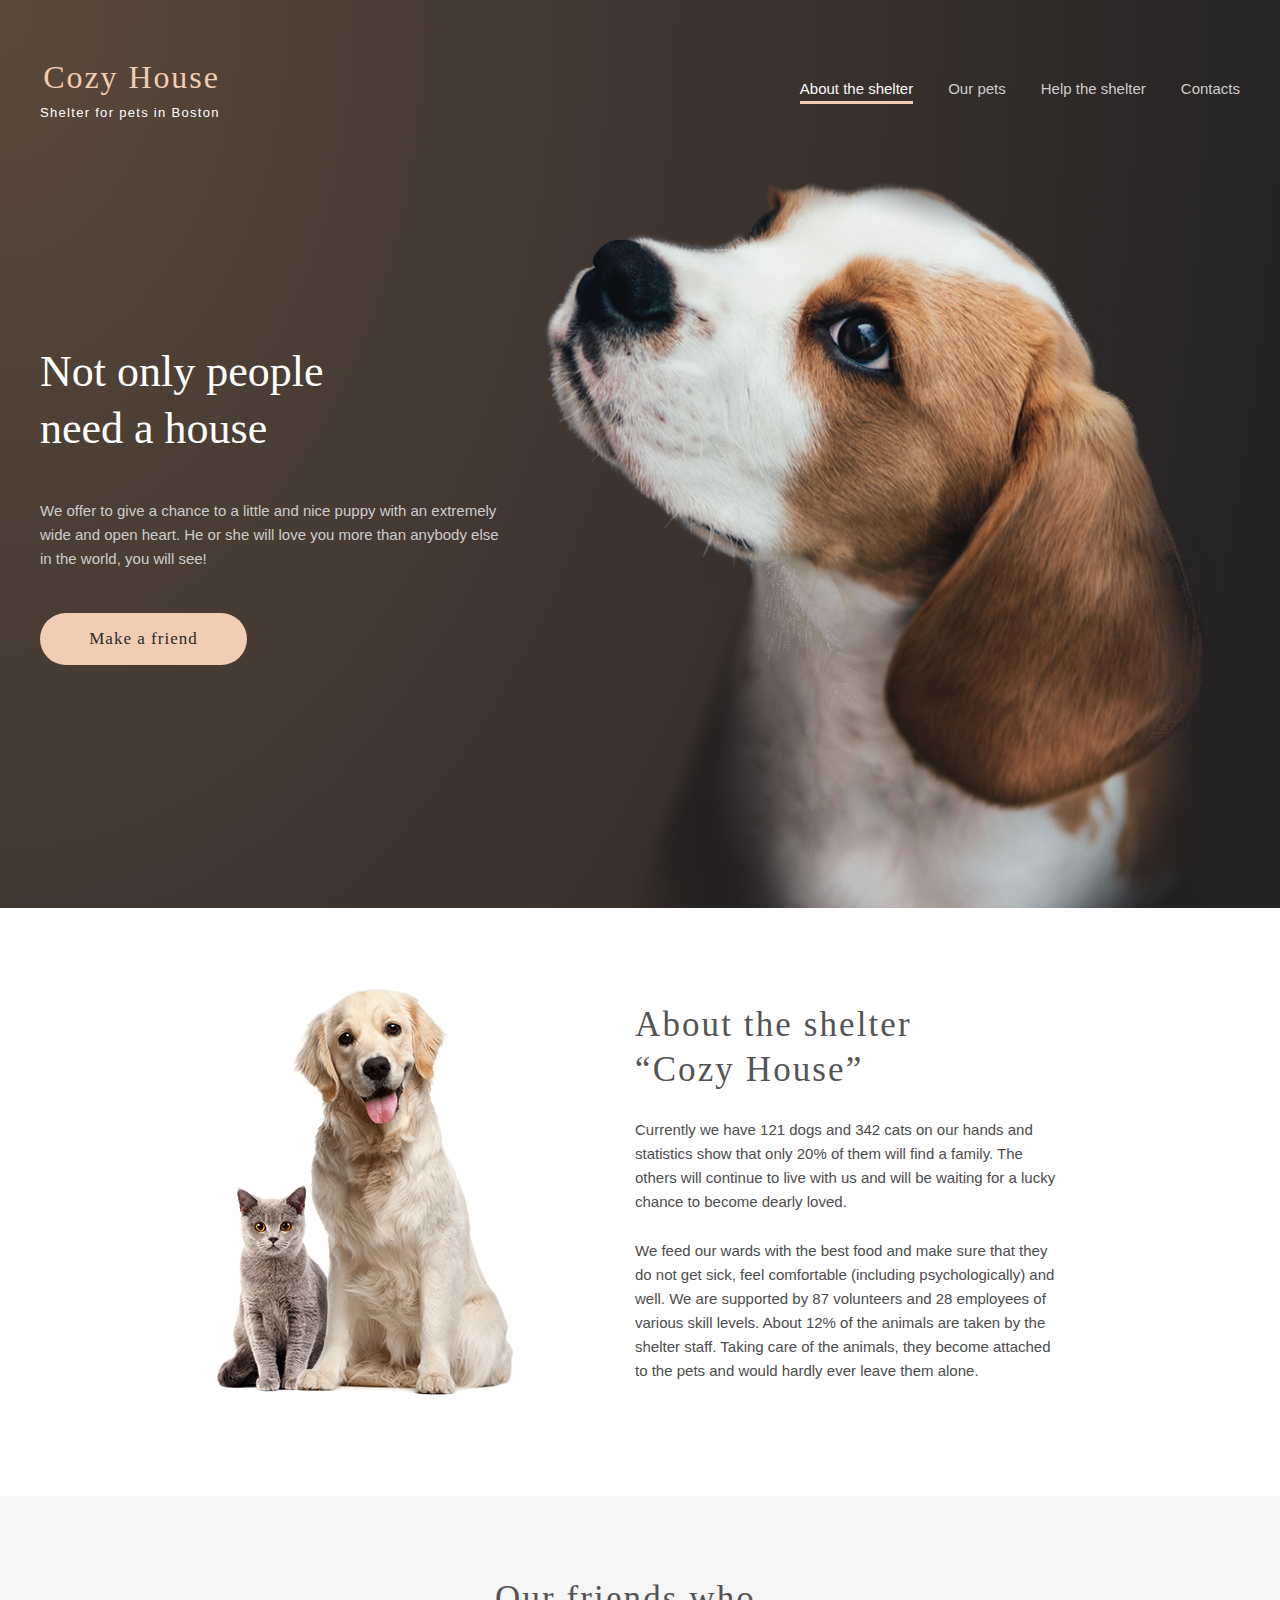
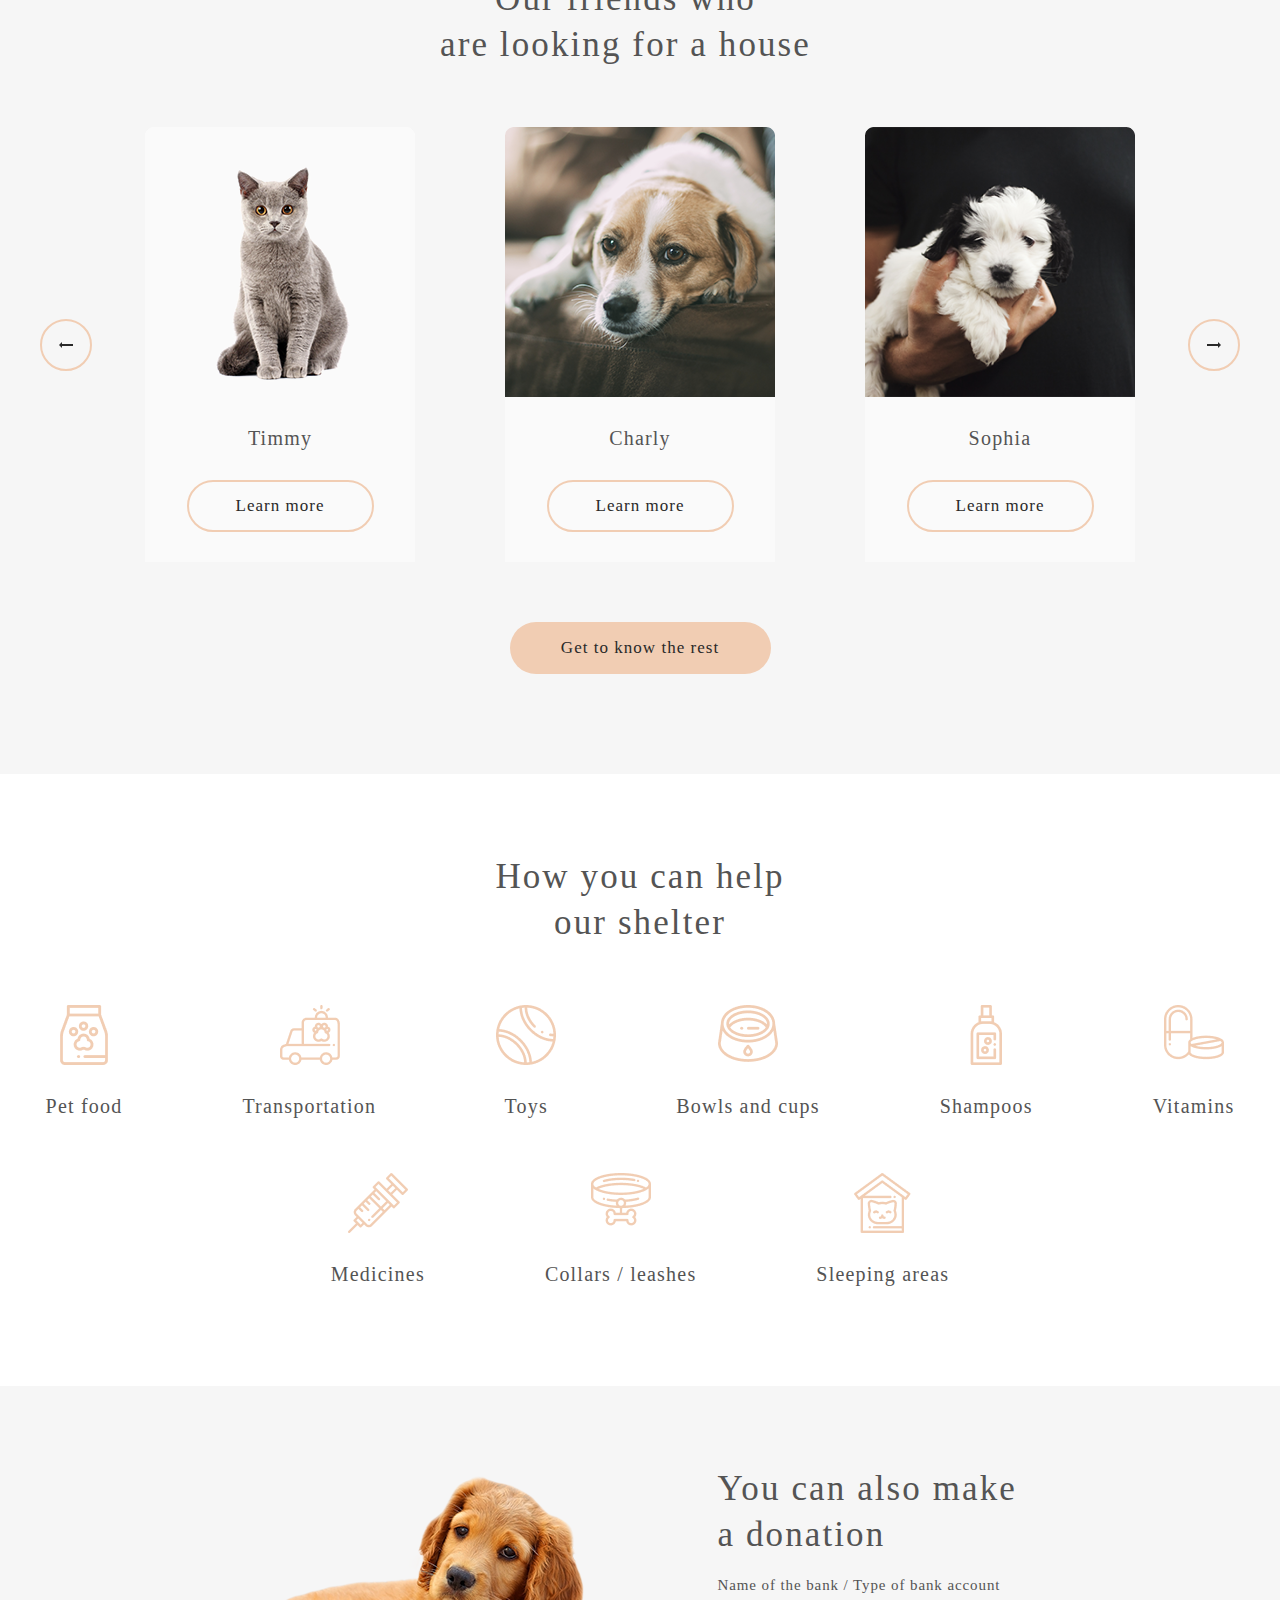
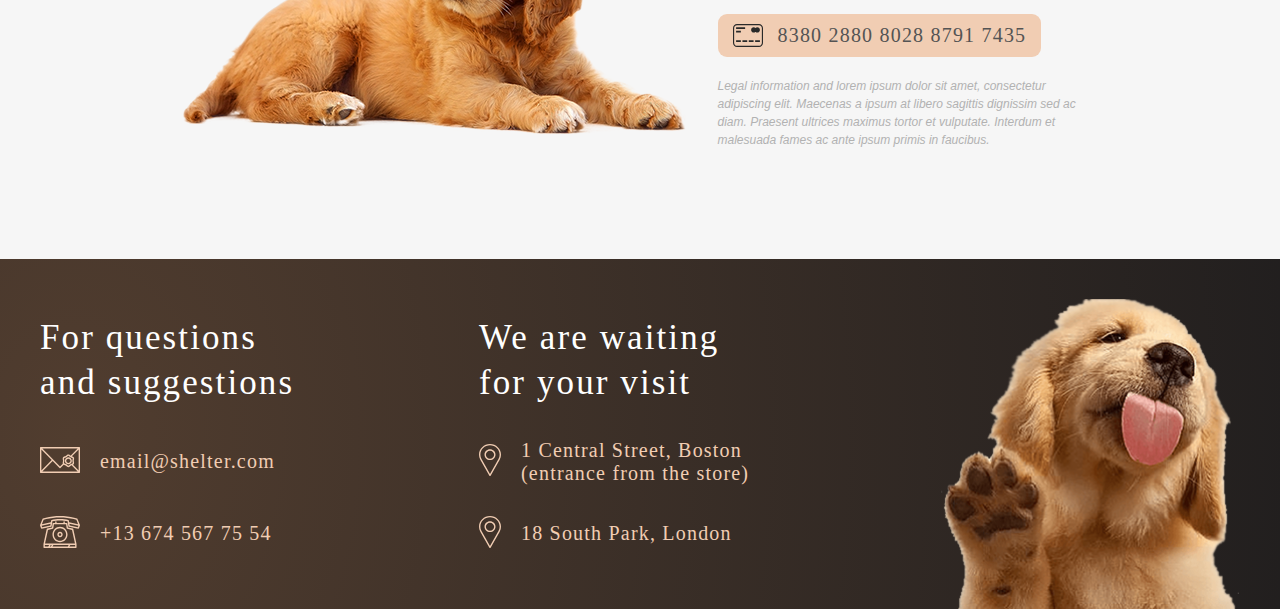
==== commit 568bc248: "feat: pets page, fix: structure" ====
--- a/pages/main/index.html
+++ b/pages/main/index.html
@@ -7,7 +7,7 @@
     <title>Shelter</title>
 
     <link rel="stylesheet" href="../../css/reset.css">
-    <link rel="stylesheet" href="../../css/style.css">
+    <link rel="stylesheet" href="./css/style.css">
     <link type="image/png" sizes="96x96" rel="icon" href="../../assets/images/favicon.png">
 
 </head>
@@ -22,7 +22,7 @@
                 <div class="header-menu">
                     <ul class="header-menu__wrapper">
                         <li class="header-menu__item header-menu__item_active"><a href="#">About the shelter</a></li>
-                        <li class="header-menu__item"><a href="ourpets.html">Our pets</a></li>
+                        <li class="header-menu__item"><a href="../pets/index.html">Our pets</a></li>
                         <li class="header-menu__item"><a href="#help">Help the shelter</a></li>
                         <li class="header-menu__item"><a href="#footer">Contacts</a></li>
                     </ul>
@@ -228,8 +228,8 @@
             </div>
         </div>
     </div>
-    <script type="module" src="../../js/pets.js"></script>
-    <script type="module" src="../../js/slider.js"></script>
-    <script type="module" src="../../js/popup.js"></script>
+    <script type="module" src="./js/pets.js"></script>
+    <script type="module" src="./js/slider.js"></script>
+    <script type="module" src="./js/popup.js"></script>
 </body>
 </html>--- a/pages/main/css/style.css
+++ b/pages/main/css/style.css
@@ -0,0 +1,677 @@
+@charset "UTF-8";
+@import 'reset.css';
+.container {
+  width: 1200px;
+  padding: 0 40px;
+  margin: 0 auto;
+}
+
+.start-screen {
+  background: radial-gradient(100% 215.42% at 0% 0%, #5b483a 0%, #262425 100%);
+  z-index: 1;
+  background-size: cover;
+  padding-top: 60px;
+}
+.start-screen .header {
+  height: 60px;
+  margin-bottom: 60px;
+}
+.start-screen .header .container {
+  display: flex;
+  align-items: center;
+  justify-content: space-between;
+}
+.start-screen .header .container .header-logo {
+  display: flex;
+  flex-direction: column;
+  align-items: flex-end;
+}
+.start-screen .header .container .header-logo .header-logo__main-title {
+  font-family: "Georgia";
+  font-size: 32px;
+  line-height: 110%;
+  letter-spacing: 0.06em;
+  color: #f1cdb3;
+  margin-bottom: 10px;
+}
+.start-screen .header .container .header-logo .header-logo__under-title {
+  font-family: "Arial";
+  font-size: 13px;
+  line-height: 15px;
+  display: flex;
+  align-items: center;
+  letter-spacing: 0.1em;
+  color: #fff;
+}
+.start-screen .header .container .header-menu .header-menu__wrapper {
+  display: flex;
+  justify-content: space-between;
+  -moz-column-gap: 35px;
+       column-gap: 35px;
+}
+.start-screen .header .container .header-menu .header-menu__wrapper .header-menu__item:last-child {
+  margin-right: 0;
+}
+.start-screen .header .container .header-menu .header-menu__wrapper .header-menu__item a {
+  font-family: "Arial";
+  font-size: 15px;
+  line-height: 160%;
+  color: #cdcdcd;
+}
+.start-screen .header .container .header-menu .header-menu__wrapper .header-menu__item a:hover {
+  transition: 0.5s;
+  color: #fefefe;
+}
+.start-screen .header .container .header-menu .header-menu__wrapper .header-menu__item_active {
+  border-bottom: 3px #f1cdb3 solid;
+}
+.start-screen .header .container .header-menu .header-menu__wrapper .header-menu__item_active:hover {
+  transition: 0.5s;
+  border-bottom: 3px #fefefe solid;
+}
+.start-screen .header .container .header-menu .header-menu__wrapper .header-menu__item_active a {
+  color: #fafafa;
+}
+.start-screen .header .container .header-menu .header-menu__wrapper .header-menu__item_active a:hover {
+  transition: 0.5s;
+  color: #fefefe;
+}
+.start-screen .not-only .container {
+  display: flex;
+  align-items: center;
+  justify-content: space-between;
+}
+.start-screen .not-only .container .not-only__content {
+  width: 460px;
+  margin-right: 42px;
+}
+.start-screen .not-only .container .not-only__content .not-only__title {
+  width: 310px;
+  margin-bottom: 42px;
+  font-family: "Georgia";
+  font-size: 44px;
+  line-height: 130%;
+  display: flex;
+  align-items: center;
+  color: #fff;
+}
+.start-screen .not-only .container .not-only__content .not-only__text {
+  width: 460px;
+  margin-bottom: 42px;
+  font-family: "Arial";
+  font-size: 15px;
+  line-height: 160%;
+  display: flex;
+  align-items: center;
+  color: #cdcdcd;
+}
+.start-screen .not-only .container .not-only__content .not-only__button {
+  display: flex;
+  align-items: center;
+  justify-content: center;
+  width: 207px;
+  height: 52px;
+  background: #f1cdb3;
+  border-radius: 100px;
+  border: 0;
+  font-family: "Georgia";
+  font-size: 17px;
+  line-height: 130%;
+  color: #292929;
+  letter-spacing: 0.06em;
+  margin-bottom: 80px;
+}
+.start-screen .not-only .container .not-only__content .not-only__button:hover {
+  cursor: pointer;
+  transition: 0.5s;
+  background: #fddcc4;
+}
+.start-screen .not-only .container .not-only__content .not-only__button:active {
+  transition: 0.5s;
+  background: #f1cdb3;
+}
+.start-screen .not-only .container .not-only__image {
+  line-height: 0;
+}
+
+.about {
+  padding: 80px 0 100px 0;
+}
+.about .container {
+  width: 850px;
+  display: flex;
+  align-items: center;
+  justify-content: space-between;
+}
+.about .container .about-image {
+  line-height: 0;
+}
+.about .container .about-content {
+  padding: 4px 0;
+  display: flex;
+  flex-direction: column;
+  justify-content: space-between;
+}
+.about .container .about-content .about-content__title {
+  width: 370px;
+  font-family: "Georgia";
+  font-size: 35px;
+  line-height: 130%;
+  letter-spacing: 0.06em;
+  color: #545454;
+  margin-bottom: 25px;
+  display: flex;
+  align-items: center;
+}
+.about .container .about-content .about-content__text {
+  width: 430px;
+  font-family: "Arial";
+  font-size: 15px;
+  line-height: 160%;
+  color: #4c4c4c;
+  margin-bottom: 25px;
+}
+.about .container .about-content .about-content__text:last-child {
+  margin-bottom: 0;
+  display: flex;
+  align-items: center;
+}
+
+.pets {
+  background: #f6f6f6;
+  padding: 80px 0 100px 0;
+}
+.pets .container .pets-title {
+  font-family: "Georgia";
+  font-size: 35px;
+  line-height: 130%;
+  display: flex;
+  align-items: center;
+  text-align: center;
+  letter-spacing: 0.06em;
+  color: #545454;
+  width: 400px;
+  margin: 0 auto;
+  margin-bottom: 60px;
+}
+.pets .container .pets-slider__wrapper {
+  display: flex;
+  align-items: center;
+  margin-bottom: 60px;
+}
+.pets .container .pets-slider__wrapper .pets-slider__arrow {
+  display: flex;
+  align-items: center;
+  justify-content: center;
+  width: 48px;
+  height: 48px;
+  border: 2px solid #f1cdb3;
+  border-radius: 100px;
+}
+.pets .container .pets-slider__wrapper .pets-slider__arrow:hover {
+  cursor: pointer;
+  transition: 0.5s;
+  background: #fddcc4;
+  border: 2px solid #fddcc4;
+}
+.pets .container .pets-slider__wrapper .pets-slider__arrow:active {
+  transition: 0.5s;
+  background: #f1cdb3;
+  border: 2px solid #f1cdb3;
+}
+.pets .container .pets-slider__wrapper .pets-slider__content {
+  display: flex;
+}
+.pets .container .pets-slider__wrapper .pets-slider__content .pets-corusel {
+  width: 990px;
+  overflow: hidden;
+  margin: 0 53px;
+}
+.pets .container .pets-slider__wrapper .pets-slider__content .pets-corusel .pets-corusel__slide {
+  display: flex;
+  position: relative;
+  left: -100%;
+}
+.pets .container .pets-slider__wrapper .pets-slider__content .pets-corusel .pets-corusel__slide .pets-corusel__item {
+  display: flex;
+  gap: 90px;
+}
+.pets .container .pets-slider__wrapper .pets-slider__content .pets-corusel .pets-corusel__slide .pets-corusel__item .pet-card {
+  width: 270px;
+  height: 435px;
+  background: #fafafa;
+  border-radius: 9px 9px 0 0;
+  display: flex;
+  flex-direction: column;
+  align-items: center;
+  justify-content: flex-start;
+  box-sizing: border-box;
+}
+.pets .container .pets-slider__wrapper .pets-slider__content .pets-corusel .pets-corusel__slide .pets-corusel__item .pet-card .pet-image {
+  width: 270px;
+  height: 270px;
+  margin-bottom: 30px;
+}
+.pets .container .pets-slider__wrapper .pets-slider__content .pets-corusel .pets-corusel__slide .pets-corusel__item .pet-card .pet-name {
+  display: inline-block;
+  font-family: "Georgia";
+  font-size: 20px;
+  line-height: 23px;
+  display: flex;
+  align-items: center;
+  text-align: center;
+  letter-spacing: 0.06em;
+  color: #545454;
+  margin-bottom: 30px;
+}
+.pets .container .pets-slider__wrapper .pets-slider__content .pets-corusel .pets-corusel__slide .pets-corusel__item .pet-card .card-button {
+  display: flex;
+  align-items: center;
+  justify-content: center;
+  width: 183px;
+  height: 48px;
+  font-family: "Georgia";
+  font-size: 17px;
+  line-height: 130%;
+  letter-spacing: 0.06em;
+  color: #292929;
+  border: 2px solid #f1cdb3;
+  border-radius: 100px;
+  margin-bottom: 30px;
+}
+.pets .container .pets-slider__wrapper .pets-slider__content .pets-corusel .pets-corusel__slide .pets-corusel__item .pet-card .card-button:hover {
+  cursor: pointer;
+  transition: 0.5s;
+  background: #fddcc4;
+  border: 2px solid #fddcc4;
+}
+.pets .container .pets-slider__wrapper .pets-slider__content .pets-corusel .pets-corusel__slide .pets-corusel__item .pet-card .card-button:active {
+  border: 2px solid #f1cdb3;
+  transition: 0.5s;
+  background: #f1cdb3;
+}
+.pets .container .pets-button {
+  width: 261px;
+  height: 52px;
+  margin: 0 auto;
+  display: flex;
+  flex-direction: column;
+  align-items: center;
+  justify-content: center;
+  background: #f1cdb3;
+  border-radius: 100px;
+  font-family: "Georgia";
+  font-size: 17px;
+  line-height: 130%;
+  letter-spacing: 0.06em;
+  color: #292929;
+}
+.pets .container .pets-button:hover {
+  transition: 0.5s;
+  cursor: pointer;
+  background: #fddcc4;
+}
+.pets .container .pets-button:active {
+  transition: 0.5s;
+  background: #f1cdb3;
+}
+
+.help {
+  padding: 80px 0 100px 0;
+}
+.help .container .help-title {
+  width: 310px;
+  font-family: "Georgia";
+  font-size: 35px;
+  line-height: 130%;
+  display: flex;
+  align-items: center;
+  text-align: center;
+  letter-spacing: 0.06em;
+  color: #545454;
+  margin: 0 auto;
+  margin-bottom: 60px;
+}
+.help .container .help-list {
+  display: flex;
+  justify-content: center;
+  flex-wrap: wrap;
+  row-gap: 55px;
+  -moz-column-gap: 120px;
+       column-gap: 120px;
+}
+.help .container .help-list .help__item {
+  justify-self: center;
+  display: flex;
+  align-items: center;
+  flex-direction: column;
+  justify-content: space-between;
+  height: 113px;
+}
+.help .container .help-list .help__item .help__item__title {
+  font-family: "Georgia";
+  white-space: nowrap;
+  font-size: 20px;
+  line-height: 115%;
+  display: flex;
+  align-items: center;
+  text-align: center;
+  letter-spacing: 0.06em;
+  color: #545454;
+}
+
+.donation {
+  padding: 80px 0 110px 0;
+  background: #f6f6f6;
+}
+.donation .container {
+  width: 915px;
+  display: flex;
+  align-items: center;
+  justify-content: space-between;
+}
+.donation .container .donation-content {
+  display: flex;
+  flex-direction: column;
+  align-items: flex-start;
+}
+.donation .container .donation-content .donation__link-icon-wrapper {
+  width: 30px;
+  height: 23px;
+  margin-right: 15px;
+}
+.donation .container .donation-content .donation__link-icon-wrapper .donation__link-icon {
+  width: 30px;
+  height: 23px;
+  fill: #292929;
+}
+.donation .container .donation-content .donation__title {
+  width: 300px;
+  font-family: "Georgia";
+  font-size: 35px;
+  line-height: 130%;
+  display: flex;
+  align-items: center;
+  letter-spacing: 0.06em;
+  color: #545454;
+  margin-bottom: 20px;
+}
+.donation .container .donation-content .donation__description {
+  font-family: "Georgia";
+  margin-bottom: 20px;
+  font-size: 15px;
+  line-height: 110%;
+  display: flex;
+  align-items: center;
+  letter-spacing: 0.06em;
+  color: #545454;
+}
+.donation .container .donation-content .donation__link-wrapper {
+  display: flex;
+  align-items: center;
+  border-radius: 9px;
+  padding: 10px 15px;
+  background: #f1cdb3;
+  margin-bottom: 20px;
+}
+.donation .container .donation-content .donation__link-wrapper:hover {
+  transition: 0.5s;
+  background: #fddcc4;
+}
+.donation .container .donation-content .donation__link-wrapper:hover .donation__link-icon-wrapper .donation__link-icon {
+  transition: 0.5s;
+  fill: #fefefe;
+}
+.donation .container .donation-content .donation__link-wrapper:active {
+  transition: 0.5s;
+  background: #f1cdb3;
+}
+.donation .container .donation-content .donation__link-wrapper .donation__link {
+  font-family: "Georgia";
+  font-size: 20px;
+  line-height: 115%;
+  display: flex;
+  align-items: center;
+  letter-spacing: 0.06em;
+  color: #545454;
+  display: inline-block;
+}
+.donation .container .donation-content .donation__text {
+  width: 380px;
+  font-family: "Arial";
+  font-style: italic;
+  font-size: 12px;
+  line-height: 18px;
+  display: flex;
+  align-items: center;
+  color: #b2b2b2;
+}
+
+.footer {
+  padding-top: 40px;
+  background: radial-gradient(110.67% 538.64% at 5.73% 50%, #513d2f 0%, #1a1a1c 100%), #211f20;
+}
+.footer .container {
+  display: flex;
+  justify-content: space-between;
+  -moz-column-gap: 160px;
+       column-gap: 160px;
+}
+.footer .container .footer-contact {
+  display: flex;
+  flex-direction: column;
+  align-items: flex-start;
+  padding-top: 16px;
+  row-gap: 40px;
+  margin-bottom: 40px;
+}
+.footer .container .footer-contact:first-child .footer-contact__title {
+  width: 279px;
+}
+.footer .container .footer-contact .footer-contact__title {
+  width: 278px;
+  font-family: "Georgia";
+  font-size: 35px;
+  line-height: 130%;
+  letter-spacing: 0.06em;
+  color: #fff;
+}
+.footer .container .footer-contact .footer-contact__item {
+  display: flex;
+  align-items: center;
+  height: 32px;
+}
+.footer .container .footer-contact .footer-contact__item:hover .footer-contact__icon-wrapper .footer-contact__icon {
+  transition: 0.5s;
+  fill: #fddcc4;
+}
+.footer .container .footer-contact .footer-contact__item:hover .footer-contact__item__text {
+  transition: 0.5s;
+  color: #fddcc4;
+}
+.footer .container .footer-contact .footer-contact__item:active .footer-contact__icon-wrapper .footer-contact__icon {
+  transition: 0.5s;
+  fill: #f1cdb3;
+}
+.footer .container .footer-contact .footer-contact__item:active .footer-contact__item__text {
+  transition: 0.5s;
+  color: #f1cdb3;
+}
+.footer .container .footer-contact .footer-contact__item .footer-contact__icon-wrapper {
+  margin-right: 20px;
+}
+.footer .container .footer-contact .footer-contact__item .footer-contact__icon-wrapper .footer-contact__icon {
+  fill: #f1cdb3;
+}
+.footer .container .footer-contact .footer-contact__item .footer-contact__icon-wrapper .footer-icon-mail {
+  width: 40px;
+  height: 26px;
+}
+.footer .container .footer-contact .footer-contact__item .footer-contact__icon-wrapper .footer-icon-phone {
+  width: 40px;
+  height: 32px;
+}
+.footer .container .footer-contact .footer-contact__item .footer-contact__icon-wrapper .footer-icon-pin {
+  width: 22px;
+  height: 32px;
+}
+.footer .container .footer-contact .footer-contact__item .footer-contact__item__text {
+  font-family: "Georgia";
+  font-size: 20px;
+  line-height: 115%;
+  letter-spacing: 0.06em;
+  color: #f1cdb3;
+}
+.footer .container .footer-image {
+  line-height: 0;
+}
+
+.popup-active {
+  display: block !important;
+}
+
+.popup-layer {
+  z-index: 2;
+  position: fixed;
+  top: 0;
+  left: 0;
+  width: 100%;
+  height: 100%;
+  background: rgba(41, 41, 41, 0.6);
+  display: none;
+}
+.popup-layer .popup {
+  display: flex;
+  background: #fafafa;
+  border-radius: 9px;
+  width: 900px;
+  height: 500px;
+  position: fixed;
+  z-index: 3;
+  top: 50%;
+  left: 50%;
+  transform: translate(-50%, -50%);
+}
+.popup-layer .popup .popup__image-wrapper {
+  width: 500px;
+  z-index: 1;
+}
+.popup-layer .popup .popup__image-wrapper .popup__image {
+  width: 100%;
+  height: 100%;
+  border-radius: 9px;
+}
+.popup-layer .popup .popup__content-wrapper {
+  position: relative;
+  width: 400px;
+  z-index: 1;
+  padding: 50px 20px 30px 50px;
+  font-family: "Georgia";
+  color: #000000;
+  letter-spacing: 0.06em;
+}
+.popup-layer .popup .popup__content-wrapper .popup__close-button {
+  position: absolute;
+  top: 0;
+  right: 0;
+  width: 52px;
+  height: 52px;
+  display: flex;
+  align-items: center;
+  justify-content: center;
+  border: 2px solid #f1cdb3;
+  border-radius: 100px;
+  transform: translate(52px, -52px);
+}
+.popup-layer .popup .popup__content-wrapper .popup__close-button:hover {
+  cursor: pointer;
+  transition: 0.5s;
+  background: #fddcc4;
+  border: 2px solid #fddcc4;
+}
+.popup-layer .popup .popup__content-wrapper .popup__close-button:active {
+  transition: 0.5s;
+  background: #f1cdb3;
+  border: 2px solid #f1cdb3;
+}
+.popup-layer .popup .popup__content-wrapper .popup__title {
+  font-family: "Georgia";
+  font-size: 35px;
+  line-height: 130%;
+  margin-bottom: 10px;
+}
+.popup-layer .popup .popup__content-wrapper .popup__type {
+  font-size: 20px;
+  line-height: 115%;
+  margin-bottom: 40px;
+}
+.popup-layer .popup .popup__content-wrapper .popup__description {
+  font-size: 15px;
+  line-height: 110%;
+  margin-bottom: 40px;
+}
+.popup-layer .popup .popup__content-wrapper .popup-about__wrapper .popup-about__item {
+  margin-bottom: 11px;
+  font-size: 15px;
+  line-height: 110%;
+}
+.popup-layer .popup .popup__content-wrapper .popup-about__wrapper .popup-about__item::before {
+  font-family: "Montserrat", sans-serif;
+  color: #f1cdb3;
+  content: "•";
+  padding-right: 10px;
+}
+.popup-layer .popup .popup__content-wrapper .popup-about__wrapper .popup-about__item:last-child {
+  margin-bottom: 0;
+}
+.popup-layer .popup .popup__content-wrapper .popup-about__wrapper .popup-about__item .popup-about__item-title {
+  font-weight: bold;
+}
+
+@-webkit-keyframes movie-right {
+  from {
+    left: -100%;
+  }
+  to {
+    left: 0;
+  }
+}
+
+@keyframes movie-right {
+  from {
+    left: -100%;
+  }
+  to {
+    left: 0;
+  }
+}
+.transition-right {
+  -webkit-animation-name: movie-right;
+          animation-name: movie-right;
+  -webkit-animation-duration: 0.5s;
+          animation-duration: 0.5s;
+}
+
+@-webkit-keyframes movie-left {
+  from {
+    left: -100%;
+  }
+  to {
+    left: -200%;
+  }
+}
+
+@keyframes movie-left {
+  from {
+    left: -100%;
+  }
+  to {
+    left: -200%;
+  }
+}
+.transition-left {
+  -webkit-animation-name: movie-left;
+          animation-name: movie-left;
+  -webkit-animation-duration: 0.5s;
+          animation-duration: 0.5s;
+}/*# sourceMappingURL=style.css.map */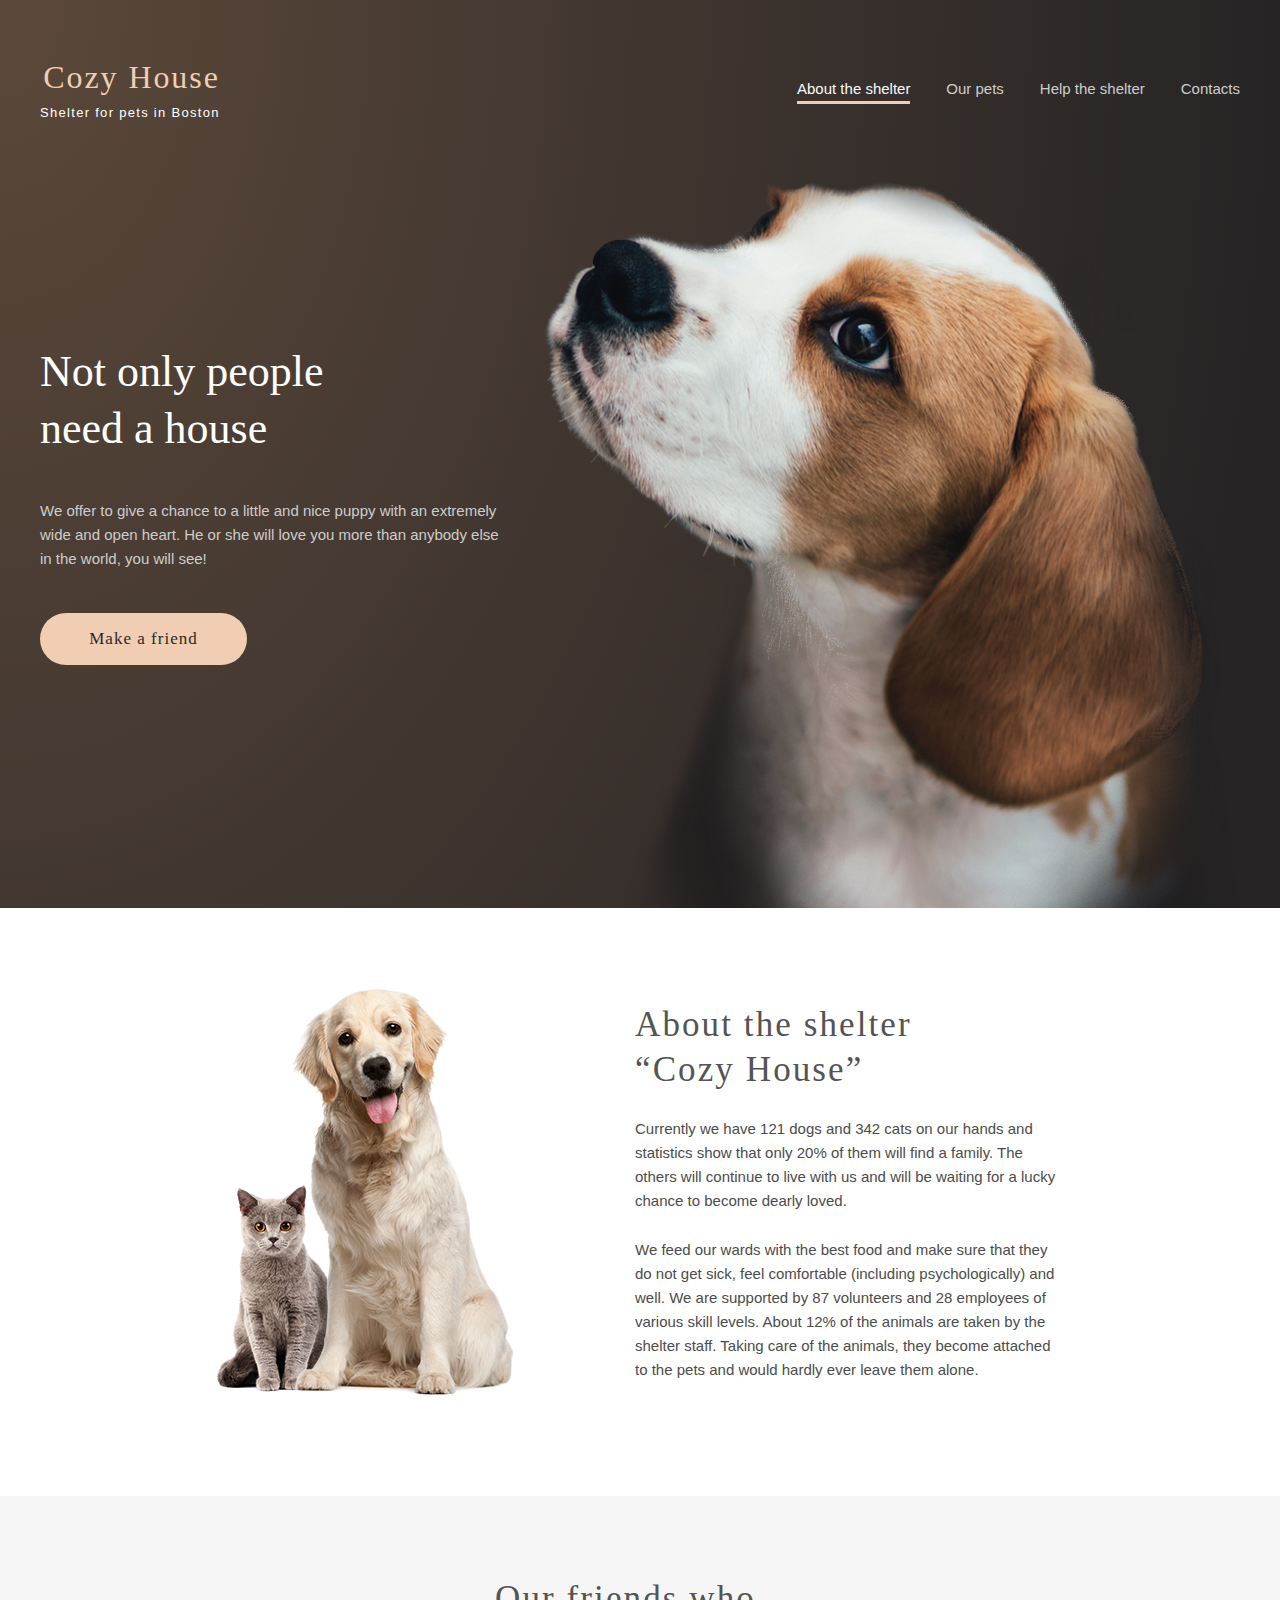
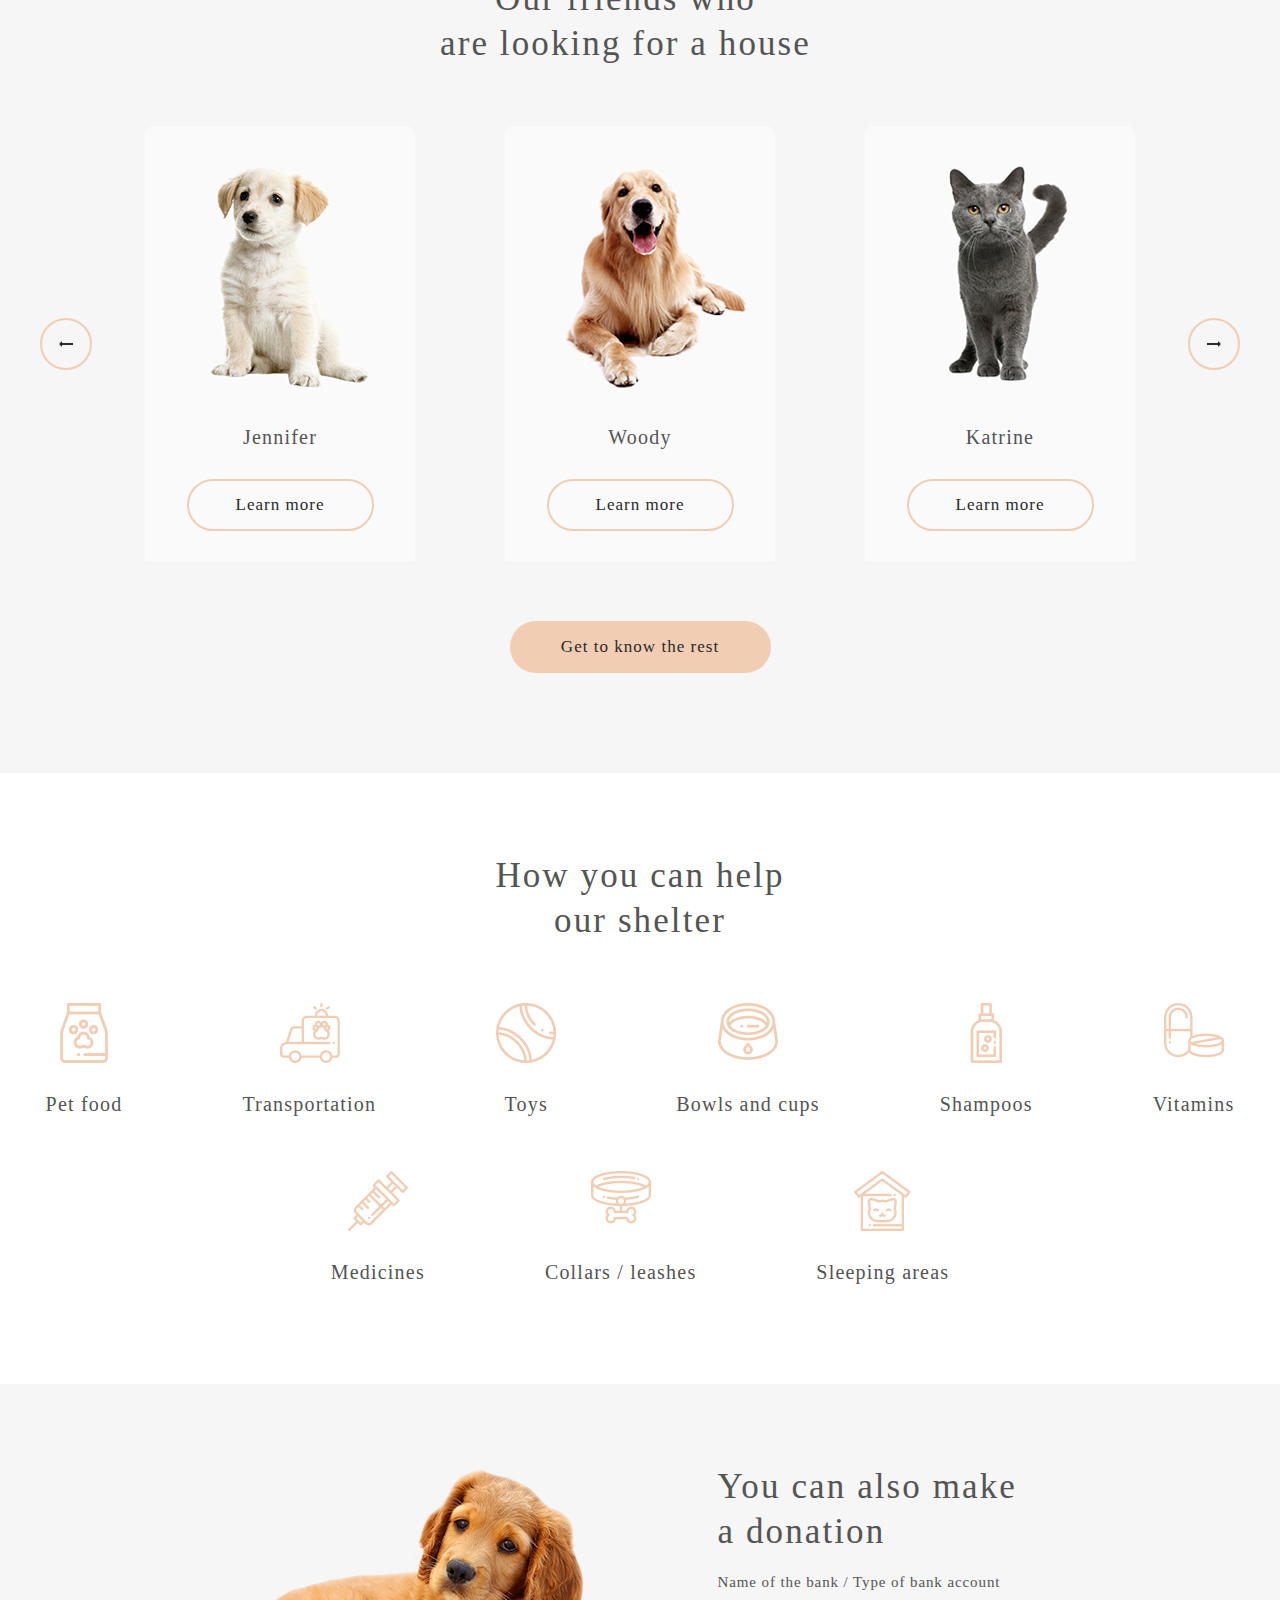
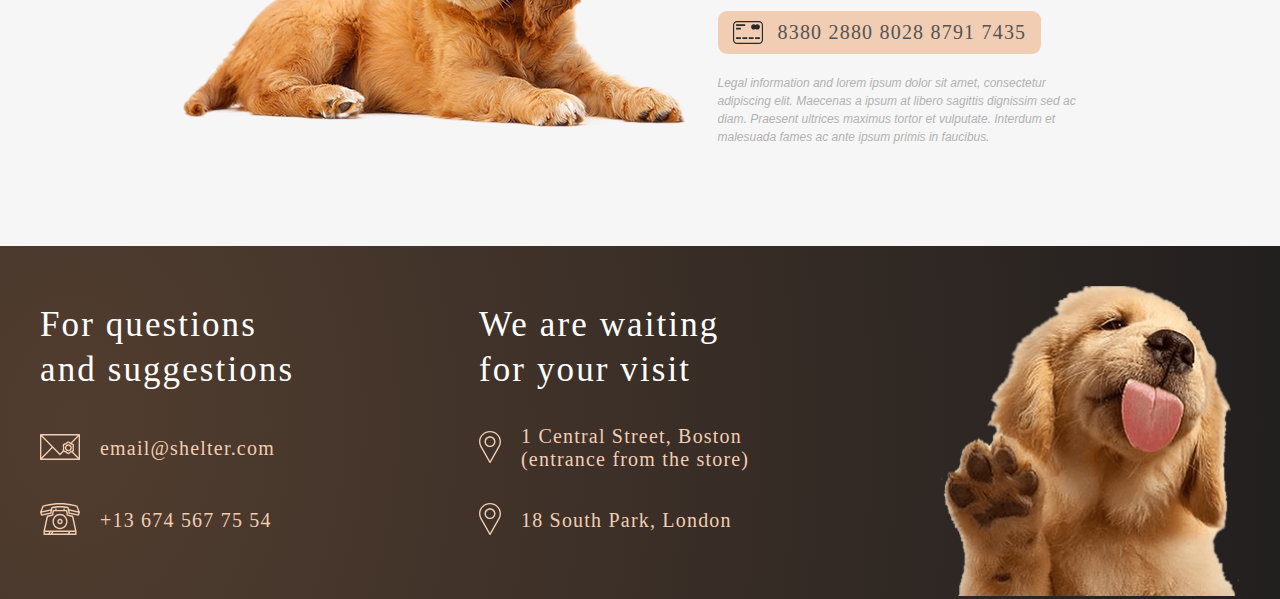
==== commit f63ebba5: "feat: add adaptive to main page" ====
--- a/pages/main/index.html
+++ b/pages/main/index.html
@@ -6,7 +6,7 @@
 
     <title>Shelter</title>
 
-    <link rel="stylesheet" href="../../css/reset.css">
+    <link rel="stylesheet" href="./css/reset.css">
     <link rel="stylesheet" href="./css/style.css">
     <link type="image/png" sizes="96x96" rel="icon" href="../../assets/images/favicon.png">
 
@@ -19,6 +19,19 @@
                     <h1 class="header-logo__main-title">Cozy House</h1>
                     <span class="header-logo__under-title">Shelter for pets in Boston</span>
                 </a>
+                <div class="burger">
+                    <span class="burger-line"></span>
+                    <span class="burger-line"></span>
+                    <span class="burger-line"></span>
+                </div>
+                <div class="burger-menu">
+                    <ul class="header-menu__wrapper">
+                        <li class="header-menu__item header-menu__item_active"><a href="#">About the shelter</a></li>
+                        <li class="header-menu__item"><a href="../pets/index.html">Our pets</a></li>
+                        <li class="header-menu__item"><a href="#help">Help the shelter</a></li>
+                        <li class="header-menu__item"><a href="#footer">Contacts</a></li>
+                    </ul>
+                </div>
                 <div class="header-menu">
                     <ul class="header-menu__wrapper">
                         <li class="header-menu__item header-menu__item_active"><a href="#">About the shelter</a></li>
@@ -41,8 +54,8 @@
                     </div>
                     <a href="#our-friends" class="not-only__button">Make a friend</a>
                 </div>
-                <div class="not-only__image">
-                    <img src="../../assets/images/start-screen-puppy.png" alt="start-screen-puppy">
+                <div class="not-only__image-wrapper">
+                    <img src="../../assets/images/start-screen-puppy.png" alt="start-screen-puppy" class="not-only__image">
                 </div>
             </div>
         </div>
@@ -50,8 +63,8 @@
 
     <section class="about">
         <div class="container">
-            <div class="about-image">
-                <img src="../../assets/images/about-pets.png" alt="about-pets">
+            <div class="about-image__wrapper">
+                <img src="../../assets/images/about-pets.png" alt="about-pets" class="about-image">
             </div>
             <div class="about-content">
                 <h3 class="about-content__title">About the shelter “Cozy House”</h3>
@@ -139,7 +152,7 @@
     <section class="donation">
         <div class="container">
             <div class="donation-image__wrapper">
-                <img src="../../assets/images/donation-dog.png" alt="donation-dog">
+                <img class="donation__image" src="../../assets/images/donation-dog.png" alt="donation-dog">
             </div>
             <div class="donation-content">
                 <h3 class="donation__title">You can also make a donation</h3>
@@ -158,43 +171,47 @@
             </div>
         </div>
     </section>
+
     <footer class="footer" id="footer">
         <div class="container">
-            <div class="footer-contact">
-                <h3 class="footer-contact__title">For questions and suggestions</h3>
-                <a class="footer-contact__item" href="mailto:email@shelter.com" target="_blank">
-                    <div class="footer-contact__icon-wrapper">
-                        <svg class="footer-contact__icon footer-icon-mail"><use xlink:href="../../assets/images/sprite.svg#mail""></use></svg>
-                    </div>
-                    <h4 class="footer-contact__item__text">email@shelter.com</h4>
-                </a>
-                <a class="footer-contact__item" href="tel:+13 674 567 75 54" target="_blank">
-                    <div class="footer-contact__icon-wrapper">
-                        <svg class="footer-contact__icon footer-icon-phone"><use xlink:href="../../assets/images/sprite.svg#phone""></use></svg>
-                    </div>
-                    <h4 class="footer-contact__item__text">+13 674 567 75 54</h4>
-                </a>
-            </div>
-            <div class="footer-contact">
-                <h3 class="footer-contact__title">We are waiting for your visit</h3>
-                <a class="footer-contact__item" href="https://www.google.com/maps/place/Boston+Animal+Care+and+Control+Shelter/@42.3657951,-70.9798577,19.54z/data=!4m8!1m2!2m1!1sboston+animal+shelter!3m4!1s0x0:0xc63954a44f1d0dee!8m2!3d42.2943419!4d-71.1215186" target="_blank">
-                    <div class="footer-contact__icon-wrapper">
-                        <svg class="footer-contact__icon footer-icon-pin"><use xlink:href="../../assets/images/sprite.svg#pin""></use></svg>
-                    </div>
-                    <h4 class="footer-contact__item__text">1 Central Street, Boston (entrance from the store)</h4>
-                </a>
-                <a class="footer-contact__item" href="https://www.google.com/maps/search/18+South+Park,+London+/@52.1337419,-0.4661482,21z" target="_blank">
-                    <div class="footer-contact__icon-wrapper">
-                        <svg class="footer-contact__icon footer-icon-pin"><use xlink:href="../../assets/images/sprite.svg#pin""></use></svg>
-                    </div>
-                    <h4 class="footer-contact__item__text">18 South Park, London </h4>
-                </a>
-            </div>
-            <div class="footer-image">
-                <img src="../../assets/images/footer-puppy.png" alt="footer-puppy">
+            <div class="footer-contact__wrapper">
+                <div class="footer-contact">
+                    <h3 class="footer-contact__title">For questions and suggestions</h3>
+                    <a class="footer-contact__item" href="mailto:email@shelter.com" target="_blank">
+                        <div class="footer-contact__icon-wrapper">
+                            <svg class="footer-contact__icon footer-icon-mail"><use xlink:href="../../assets/images/sprite.svg#mail""></use></svg>
+                        </div>
+                        <h4 class="footer-contact__item__text">email@shelter.com</h4>
+                    </a>
+                    <a class="footer-contact__item" href="tel:+13 674 567 75 54" target="_blank">
+                        <div class="footer-contact__icon-wrapper">
+                            <svg class="footer-contact__icon footer-icon-phone"><use xlink:href="../../assets/images/sprite.svg#phone""></use></svg>
+                        </div>
+                        <h4 class="footer-contact__item__text">+13 674 567 75 54</h4>
+                    </a>
+                </div>
+                <div class="footer-contact">
+                    <h3 class="footer-contact__title">We are waiting for your visit</h3>
+                    <a class="footer-contact__item" href="https://www.google.com/maps/place/Boston+Animal+Care+and+Control+Shelter/@42.3657951,-70.9798577,19.54z/data=!4m8!1m2!2m1!1sboston+animal+shelter!3m4!1s0x0:0xc63954a44f1d0dee!8m2!3d42.2943419!4d-71.1215186" target="_blank">
+                        <div class="footer-contact__icon-wrapper">
+                            <svg class="footer-contact__icon footer-icon-pin"><use xlink:href="../../assets/images/sprite.svg#pin""></use></svg>
+                        </div>
+                        <h4 class="footer-contact__item__text">1 Central Street, Boston (entrance from the store)</h4>
+                    </a>
+                    <a class="footer-contact__item" href="https://www.google.com/maps/search/18+South+Park,+London+/@52.1337419,-0.4661482,21z" target="_blank">
+                        <div class="footer-contact__icon-wrapper">
+                            <svg class="footer-contact__icon footer-icon-pin"><use xlink:href="../../assets/images/sprite.svg#pin""></use></svg>
+                        </div>
+                        <h4 class="footer-contact__item__text">18 South Park, London </h4>
+                    </a>
+                </div>
+            </div>
+            <div class="footer__image-wrapper">
+                <img src="../../assets/images/footer-puppy.png" alt="footer-puppy" class="footer__image">
             </div>
         </div>
     </footer>
+
     <div class="popup-layer" id="popup-layer">
         <div class="popup" id="popup">
             <div class="popup__image-wrapper">
@@ -228,7 +245,7 @@
             </div>
         </div>
     </div>
-    <script type="module" src="./js/pets.js"></script>
+    <script type="module" src="../../js/pets.js"></script>
     <script type="module" src="./js/slider.js"></script>
     <script type="module" src="./js/popup.js"></script>
 </body>
--- a/pages/main/css/style.css
+++ b/pages/main/css/style.css
@@ -10,16 +10,35 @@
   background: radial-gradient(100% 215.42% at 0% 0%, #5b483a 0%, #262425 100%);
   z-index: 1;
   background-size: cover;
-  padding-top: 60px;
 }
 .start-screen .header {
-  height: 60px;
+  height: 120px;
   margin-bottom: 60px;
+  display: flex;
+  align-items: flex-end;
+  justify-content: space-between;
 }
 .start-screen .header .container {
   display: flex;
   align-items: center;
   justify-content: space-between;
+}
+.start-screen .header .container .burger {
+  display: none;
+  width: 30px;
+  height: 22px;
+  align-items: center;
+  flex-direction: column;
+  justify-content: space-between;
+}
+.start-screen .header .container .burger .burger-line {
+  display: inline-block;
+  width: 30px;
+  height: 2px;
+  background-color: #f1cdb3;
+}
+.start-screen .header .container .burger-menu {
+  display: none;
 }
 .start-screen .header .container .header-logo {
   display: flex;
@@ -29,7 +48,7 @@
 .start-screen .header .container .header-logo .header-logo__main-title {
   font-family: "Georgia";
   font-size: 32px;
-  line-height: 110%;
+  line-height: 35px;
   letter-spacing: 0.06em;
   color: #f1cdb3;
   margin-bottom: 10px;
@@ -43,6 +62,10 @@
   letter-spacing: 0.1em;
   color: #fff;
 }
+.start-screen .header .container .header-menu {
+  width: 443px;
+  white-space: nowrap;
+}
 .start-screen .header .container .header-menu .header-menu__wrapper {
   display: flex;
   justify-content: space-between;
@@ -55,7 +78,7 @@
 .start-screen .header .container .header-menu .header-menu__wrapper .header-menu__item a {
   font-family: "Arial";
   font-size: 15px;
-  line-height: 160%;
+  line-height: 24px;
   color: #cdcdcd;
 }
 .start-screen .header .container .header-menu .header-menu__wrapper .header-menu__item a:hover {
@@ -90,7 +113,7 @@
   margin-bottom: 42px;
   font-family: "Georgia";
   font-size: 44px;
-  line-height: 130%;
+  line-height: 57px;
   display: flex;
   align-items: center;
   color: #fff;
@@ -100,7 +123,7 @@
   margin-bottom: 42px;
   font-family: "Arial";
   font-size: 15px;
-  line-height: 160%;
+  line-height: 24px;
   display: flex;
   align-items: center;
   color: #cdcdcd;
@@ -116,7 +139,7 @@
   border: 0;
   font-family: "Georgia";
   font-size: 17px;
-  line-height: 130%;
+  line-height: 22px;
   color: #292929;
   letter-spacing: 0.06em;
   margin-bottom: 80px;
@@ -130,7 +153,7 @@
   transition: 0.5s;
   background: #f1cdb3;
 }
-.start-screen .not-only .container .not-only__image {
+.start-screen .not-only .container .not-only__image-wrapper {
   line-height: 0;
 }
 
@@ -143,7 +166,7 @@
   align-items: center;
   justify-content: space-between;
 }
-.about .container .about-image {
+.about .container .about-image__wrapper {
   line-height: 0;
 }
 .about .container .about-content {
@@ -156,7 +179,7 @@
   width: 370px;
   font-family: "Georgia";
   font-size: 35px;
-  line-height: 130%;
+  line-height: 45px;
   letter-spacing: 0.06em;
   color: #545454;
   margin-bottom: 25px;
@@ -167,7 +190,7 @@
   width: 430px;
   font-family: "Arial";
   font-size: 15px;
-  line-height: 160%;
+  line-height: 24px;
   color: #4c4c4c;
   margin-bottom: 25px;
 }
@@ -184,7 +207,7 @@
 .pets .container .pets-title {
   font-family: "Georgia";
   font-size: 35px;
-  line-height: 130%;
+  line-height: 45px;
   display: flex;
   align-items: center;
   text-align: center;
@@ -272,7 +295,7 @@
   height: 48px;
   font-family: "Georgia";
   font-size: 17px;
-  line-height: 130%;
+  line-height: 22px;
   letter-spacing: 0.06em;
   color: #292929;
   border: 2px solid #f1cdb3;
@@ -323,7 +346,7 @@
   width: 310px;
   font-family: "Georgia";
   font-size: 35px;
-  line-height: 130%;
+  line-height: 45px;
   display: flex;
   align-items: center;
   text-align: center;
@@ -352,7 +375,7 @@
   font-family: "Georgia";
   white-space: nowrap;
   font-size: 20px;
-  line-height: 115%;
+  line-height: 23px;
   display: flex;
   align-items: center;
   text-align: center;
@@ -361,7 +384,7 @@
 }
 
 .donation {
-  padding: 80px 0 110px 0;
+  padding: 80px 0 100px 0;
   background: #f6f6f6;
 }
 .donation .container {
@@ -369,6 +392,9 @@
   display: flex;
   align-items: center;
   justify-content: space-between;
+}
+.donation .container .donation-image__wrapper {
+  margin-bottom: 10px;
 }
 .donation .container .donation-content {
   display: flex;
@@ -389,7 +415,7 @@
   width: 300px;
   font-family: "Georgia";
   font-size: 35px;
-  line-height: 130%;
+  line-height: 45px;
   display: flex;
   align-items: center;
   letter-spacing: 0.06em;
@@ -400,7 +426,7 @@
   font-family: "Georgia";
   margin-bottom: 20px;
   font-size: 15px;
-  line-height: 110%;
+  line-height: 17px;
   display: flex;
   align-items: center;
   letter-spacing: 0.06em;
@@ -429,7 +455,7 @@
 .donation .container .donation-content .donation__link-wrapper .donation__link {
   font-family: "Georgia";
   font-size: 20px;
-  line-height: 115%;
+  line-height: 23px;
   display: flex;
   align-items: center;
   letter-spacing: 0.06em;
@@ -457,68 +483,74 @@
   -moz-column-gap: 160px;
        column-gap: 160px;
 }
-.footer .container .footer-contact {
+.footer .container .footer-contact__wrapper {
+  display: flex;
+  align-items: flex-start;
+  padding-top: 16px;
+  -moz-column-gap: 160px;
+       column-gap: 160px;
+  margin-bottom: 40px;
+}
+.footer .container .footer-contact__wrapper .footer-contact {
   display: flex;
   flex-direction: column;
   align-items: flex-start;
-  padding-top: 16px;
   row-gap: 40px;
-  margin-bottom: 40px;
-}
-.footer .container .footer-contact:first-child .footer-contact__title {
+}
+.footer .container .footer-contact__wrapper .footer-contact:first-child .footer-contact__title {
   width: 279px;
 }
-.footer .container .footer-contact .footer-contact__title {
+.footer .container .footer-contact__wrapper .footer-contact .footer-contact__title {
   width: 278px;
   font-family: "Georgia";
   font-size: 35px;
-  line-height: 130%;
+  line-height: 45px;
   letter-spacing: 0.06em;
   color: #fff;
 }
-.footer .container .footer-contact .footer-contact__item {
+.footer .container .footer-contact__wrapper .footer-contact .footer-contact__item {
   display: flex;
   align-items: center;
   height: 32px;
 }
-.footer .container .footer-contact .footer-contact__item:hover .footer-contact__icon-wrapper .footer-contact__icon {
+.footer .container .footer-contact__wrapper .footer-contact .footer-contact__item:hover .footer-contact__icon-wrapper .footer-contact__icon {
   transition: 0.5s;
   fill: #fddcc4;
 }
-.footer .container .footer-contact .footer-contact__item:hover .footer-contact__item__text {
+.footer .container .footer-contact__wrapper .footer-contact .footer-contact__item:hover .footer-contact__item__text {
   transition: 0.5s;
   color: #fddcc4;
 }
-.footer .container .footer-contact .footer-contact__item:active .footer-contact__icon-wrapper .footer-contact__icon {
+.footer .container .footer-contact__wrapper .footer-contact .footer-contact__item:active .footer-contact__icon-wrapper .footer-contact__icon {
   transition: 0.5s;
   fill: #f1cdb3;
 }
-.footer .container .footer-contact .footer-contact__item:active .footer-contact__item__text {
+.footer .container .footer-contact__wrapper .footer-contact .footer-contact__item:active .footer-contact__item__text {
   transition: 0.5s;
   color: #f1cdb3;
 }
-.footer .container .footer-contact .footer-contact__item .footer-contact__icon-wrapper {
+.footer .container .footer-contact__wrapper .footer-contact .footer-contact__item .footer-contact__icon-wrapper {
   margin-right: 20px;
 }
-.footer .container .footer-contact .footer-contact__item .footer-contact__icon-wrapper .footer-contact__icon {
+.footer .container .footer-contact__wrapper .footer-contact .footer-contact__item .footer-contact__icon-wrapper .footer-contact__icon {
   fill: #f1cdb3;
 }
-.footer .container .footer-contact .footer-contact__item .footer-contact__icon-wrapper .footer-icon-mail {
+.footer .container .footer-contact__wrapper .footer-contact .footer-contact__item .footer-contact__icon-wrapper .footer-icon-mail {
   width: 40px;
   height: 26px;
 }
-.footer .container .footer-contact .footer-contact__item .footer-contact__icon-wrapper .footer-icon-phone {
+.footer .container .footer-contact__wrapper .footer-contact .footer-contact__item .footer-contact__icon-wrapper .footer-icon-phone {
   width: 40px;
   height: 32px;
 }
-.footer .container .footer-contact .footer-contact__item .footer-contact__icon-wrapper .footer-icon-pin {
+.footer .container .footer-contact__wrapper .footer-contact .footer-contact__item .footer-contact__icon-wrapper .footer-icon-pin {
   width: 22px;
   height: 32px;
 }
-.footer .container .footer-contact .footer-contact__item .footer-contact__item__text {
+.footer .container .footer-contact__wrapper .footer-contact .footer-contact__item .footer-contact__item__text {
   font-family: "Georgia";
   font-size: 20px;
-  line-height: 115%;
+  line-height: 23px;
   letter-spacing: 0.06em;
   color: #f1cdb3;
 }
@@ -545,7 +577,7 @@
   background: #fafafa;
   border-radius: 9px;
   width: 900px;
-  height: 500px;
+  height: auto;
   position: fixed;
   z-index: 3;
   top: 50%;
@@ -563,9 +595,10 @@
 }
 .popup-layer .popup .popup__content-wrapper {
   position: relative;
+  box-sizing: border-box;
   width: 400px;
   z-index: 1;
-  padding: 50px 20px 30px 50px;
+  padding: 50px 20px 0 30px;
   font-family: "Georgia";
   color: #000000;
   letter-spacing: 0.06em;
@@ -581,7 +614,8 @@
   justify-content: center;
   border: 2px solid #f1cdb3;
   border-radius: 100px;
-  transform: translate(52px, -52px);
+  box-sizing: border-box;
+  transform: translate(42px, -52px);
 }
 .popup-layer .popup .popup__content-wrapper .popup__close-button:hover {
   cursor: pointer;
@@ -597,29 +631,33 @@
 .popup-layer .popup .popup__content-wrapper .popup__title {
   font-family: "Georgia";
   font-size: 35px;
-  line-height: 130%;
+  line-height: 45px;
   margin-bottom: 10px;
+  letter-spacing: 0.06em;
 }
 .popup-layer .popup .popup__content-wrapper .popup__type {
   font-size: 20px;
-  line-height: 115%;
+  line-height: 23px;
   margin-bottom: 40px;
+  letter-spacing: 0.06em;
 }
 .popup-layer .popup .popup__content-wrapper .popup__description {
   font-size: 15px;
-  line-height: 110%;
+  line-height: 17px;
+  letter-spacing: 0.06em;
   margin-bottom: 40px;
 }
 .popup-layer .popup .popup__content-wrapper .popup-about__wrapper .popup-about__item {
   margin-bottom: 11px;
   font-size: 15px;
-  line-height: 110%;
+  line-height: 17px;
+  letter-spacing: 0.06em;
 }
 .popup-layer .popup .popup__content-wrapper .popup-about__wrapper .popup-about__item::before {
   font-family: "Montserrat", sans-serif;
   color: #f1cdb3;
   content: "•";
-  padding-right: 10px;
+  padding-right: 5px;
 }
 .popup-layer .popup .popup__content-wrapper .popup-about__wrapper .popup-about__item:last-child {
   margin-bottom: 0;
@@ -674,4 +712,376 @@
           animation-name: movie-left;
   -webkit-animation-duration: 0.5s;
           animation-duration: 0.5s;
+}
+
+@media screen and (max-width: 1279px) {
+  .container {
+    padding: 0 30px;
+    width: auto;
+    max-width: 1200px;
+  }
+  .start-screen .header {
+    align-items: center;
+    margin-bottom: 30px;
+  }
+  .start-screen .header .container {
+    width: 100%;
+  }
+  .start-screen .not-only .container {
+    display: block;
+  }
+  .start-screen .not-only .container .not-only__content {
+    margin-right: 0;
+    margin: 0 auto;
+    margin-bottom: 100px;
+  }
+  .start-screen .not-only .container .not-only__content .not-only__button {
+    margin: 0 auto;
+  }
+  .start-screen .not-only .container .not-only__image-wrapper {
+    margin-left: auto;
+    width: 569px;
+    height: 593px;
+  }
+  .start-screen .not-only .container .not-only__image-wrapper .not-only__image {
+    width: 569px;
+    height: 593px;
+  }
+  .about .container {
+    flex-direction: column-reverse;
+    width: auto;
+  }
+  .about .container .about-content {
+    margin-bottom: 80px;
+    padding: 0;
+  }
+  .about .container .about-image__wrapper .about-image {
+    width: 300px;
+    height: 408px;
+  }
+  .pets .container .pets-slider__wrapper {
+    justify-content: center;
+  }
+  .pets .container .pets-slider__wrapper .pets-slider__content {
+    width: 604px;
+  }
+  .pets .container .pets-slider__wrapper .pets-slider__content .pets-corusel {
+    width: 604px;
+    margin: 0 12px;
+  }
+  .pets .container .pets-slider__wrapper .pets-slider__content .pets-corusel .pets-corusel__slide {
+    width: 604px;
+  }
+  .pets .container .pets-slider__wrapper .pets-slider__content .pets-corusel .pets-corusel__slide .pets-corusel__item {
+    width: 604px;
+    gap: 40px;
+  }
+  .pets .container .pets-slider__wrapper .pets-slider__content .pets-corusel .pets-corusel__slide .pets-corusel__active {
+    width: 100% !important;
+  }
+  .help .container .help-list {
+    display: grid;
+    grid-template: 1fr 1fr 1fr/1fr 1fr 1fr;
+    grid-row-gap: 55px;
+    grid-column-gap: 60px;
+    padding: 0 39px;
+  }
+  .donation .container {
+    flex-direction: column-reverse;
+    width: 505px;
+  }
+  .donation .container .donation-image__wrapper {
+    margin-bottom: 0;
+  }
+  .donation .container .donation-content {
+    margin-bottom: 60px;
+  }
+  .footer {
+    padding-top: 30px;
+  }
+  .footer .container {
+    flex-direction: column;
+    padding: 0 64px;
+    align-items: center;
+  }
+  .footer .container .footer-contact__wrapper {
+    padding-top: 0;
+    margin-bottom: 65px;
+    -moz-column-gap: 61px;
+         column-gap: 61px;
+  }
+  .popup-layer .popup {
+    width: 630px;
+    height: auto;
+  }
+  .popup-layer .popup .popup__image-wrapper {
+    width: 350px;
+  }
+  .popup-layer .popup .popup__content-wrapper {
+    width: 280px;
+    height: 350px;
+    box-sizing: border-box;
+    padding: 10px 9px 0 10px;
+  }
+  .popup-layer .popup .popup__content-wrapper .popup__type {
+    margin-bottom: 20px;
+  }
+  .popup-layer .popup .popup__content-wrapper .popup__description {
+    font-size: 13px;
+    line-height: 14px;
+    margin-bottom: 20px;
+  }
+  .popup-layer .popup .popup__content-wrapper .popup-about__wrapper .popup-about__item {
+    margin-bottom: 6px;
+  }
+  .popup-layer .popup .popup__content-wrapper .popup-about__wrapper .popup-about__item:last-child {
+    margin-bottom: 0;
+  }
+  .popup-layer .popup .popup__content-wrapper .popup__close-button {
+    transform: translate(28px, -52px);
+  }
+}
+@media screen and (max-width: 767px) {
+  .container {
+    padding: 0 10px;
+  }
+  .start-screen .header .container .burger {
+    display: flex;
+    margin-right: 43px;
+  }
+  .start-screen .header .container .burger:hover {
+    cursor: pointer;
+    transition: 0.5s;
+  }
+  .start-screen .header .container .burger:hover .burger-line {
+    background: #fddcc4;
+  }
+  .start-screen .header .container .burger-active {
+    transform: rotate(180deg);
+  }
+  .start-screen .header .container .header-menu {
+    display: none;
+  }
+  .start-screen .not-only .container .not-only__content {
+    width: 300px;
+    margin-bottom: 105px;
+  }
+  .start-screen .not-only .container .not-only__content .not-only__title {
+    box-sizing: border-box;
+    padding: 0 35px;
+    width: 300px;
+    text-align: center;
+    font-size: 25px;
+    line-height: 32px;
+    align-items: center;
+    letter-spacing: 0.06em;
+  }
+  .start-screen .not-only .container .not-only__content .not-only__text {
+    width: 300px;
+    text-align: center;
+    font-size: 15px;
+    line-height: 24px;
+  }
+  .start-screen .not-only .container .not-only__image-wrapper {
+    width: 260px;
+    height: 271.7px;
+  }
+  .start-screen .not-only .container .not-only__image-wrapper .not-only__image {
+    width: 260px;
+    height: 271.7px;
+  }
+  .about {
+    padding: 42px 0 42.4px 0;
+  }
+  .about .container .about-content {
+    width: 300px;
+    margin-bottom: 42px;
+    align-items: center;
+  }
+  .about .container .about-content .about-content__title {
+    box-sizing: border-box;
+    padding: 0 35px;
+    text-align: center;
+    font-size: 25px;
+    line-height: 32px;
+    width: 300px;
+  }
+  .about .container .about-content .about-content__text {
+    width: 270px;
+    text-align: justify;
+    margin-bottom: 22px;
+  }
+  .about .container .about-content .about-content__text:last-child {
+    margin-bottom: 0;
+  }
+  .about .container .about-image__wrapper .about-image {
+    width: 260px;
+    height: 353.6px;
+  }
+  .pets {
+    padding: 42px 0;
+  }
+  .pets .container .pets-title {
+    width: 300px;
+    font-size: 25px;
+    line-height: 32px;
+    margin-bottom: 42px;
+    display: block;
+  }
+  .pets .container .pets-slider__wrapper {
+    width: 270px;
+    flex-wrap: wrap;
+    margin: 0 auto;
+  }
+  .pets .container .pets-slider__wrapper .pets-slider__arrow {
+    order: 2;
+  }
+  .pets .container .pets-slider__wrapper .pets-slider__arrow:first-child {
+    margin-right: 80px;
+  }
+  .pets .container .pets-slider__wrapper .pets-slider__content {
+    width: 270px;
+    order: 1;
+    margin-bottom: 20px;
+  }
+  .pets .container .pets-slider__wrapper .pets-slider__content .pets-corusel {
+    width: 270px;
+    margin: 0;
+  }
+  .pets .container .pets-slider__wrapper .pets-slider__content .pets-corusel .pets-corusel__slide {
+    width: 270px;
+  }
+  .pets .container .pets-slider__wrapper .pets-slider__content .pets-corusel .pets-corusel__slide .pets-corusel__item {
+    gap: 0;
+    border: 0;
+    width: 270px;
+  }
+  .pets .container .pets-button {
+    width: 260px;
+    margin-top: 42px;
+  }
+  .help {
+    padding: 42px 0;
+  }
+  .help .container {
+    padding: 0 15px;
+  }
+  .help .container .help-title {
+    width: 240px;
+    height: 64px;
+    font-size: 25px;
+    line-height: 32px;
+    margin-bottom: 42px;
+  }
+  .help .container .help-list {
+    grid-template: auto/1fr 1fr;
+    grid-row-gap: 30px;
+    grid-column-gap: 30px;
+    padding: 0;
+  }
+  .help .container .help-list .help__item {
+    width: 130px;
+    height: 87px;
+  }
+  .help .container .help-list .help__item .help__item__image {
+    max-width: 50px;
+    max-height: 50px;
+  }
+  .help .container .help-list .help__item .help__item__title {
+    font-size: 15px;
+    line-height: 17px;
+  }
+  .donation {
+    padding: 42px 0;
+  }
+  .donation .container {
+    width: auto;
+    padding: 0 20px;
+  }
+  .donation .container .donation-content {
+    align-items: center;
+    margin-bottom: 42px;
+  }
+  .donation .container .donation-content .donation__title {
+    width: 300px;
+    padding: 0 40px;
+    box-sizing: border-box;
+    font-size: 25px;
+    line-height: 32px;
+    align-items: center;
+    text-align: center;
+  }
+  .donation .container .donation-content .donation__description {
+    letter-spacing: 0;
+    line-height: 24px;
+  }
+  .donation .container .donation-content .donation__link-wrapper .donation__link {
+    font-size: 15px;
+    line-height: 17px;
+  }
+  .donation .container .donation-content .donation__text {
+    width: 280px;
+    text-align: justify;
+  }
+  .donation .container .donation-image__wrapper .donation__image {
+    width: 260px;
+  }
+  .footer .container {
+    padding: 0 10px;
+  }
+  .footer .container .footer-contact__wrapper {
+    flex-direction: column;
+    align-items: center;
+    margin-bottom: 0;
+  }
+  .footer .container .footer-contact__wrapper .footer-contact {
+    margin-bottom: 40px;
+    align-items: center;
+  }
+  .footer .container .footer-contact__wrapper .footer-contact .footer-contact__title {
+    font-size: 25px;
+    line-height: 32px;
+    text-align: center;
+    width: auto;
+  }
+  .footer .container .footer-contact__wrapper .footer-contact .footer-contact__item {
+    height: auto;
+  }
+  .footer .container .footer-contact__wrapper .footer-contact:last-child {
+    align-items: flex-start;
+  }
+  .footer .container .footer-contact__wrapper .footer-contact:last-child .footer-contact__title {
+    margin: 0 auto;
+    align-items: center;
+    width: 270px;
+  }
+  .footer .container .footer__image-wrapper {
+    height: 269px;
+  }
+  .footer .container .footer__image-wrapper .footer__image {
+    width: 260px;
+    height: 269px;
+  }
+  .popup-layer .popup {
+    width: 240px;
+    height: auto;
+  }
+  .popup-layer .popup .popup__image-wrapper {
+    display: none;
+  }
+  .popup-layer .popup .popup__content-wrapper {
+    width: 100%;
+    height: 100%;
+    padding: 10px;
+  }
+  .popup-layer .popup .popup__content-wrapper .popup__title {
+    text-align: center;
+  }
+  .popup-layer .popup .popup__content-wrapper .popup__type {
+    text-align: center;
+  }
+  .popup-layer .popup .popup__content-wrapper .popup__description {
+    text-align: justify;
+    margin-bottom: 24px;
+  }
 }/*# sourceMappingURL=style.css.map */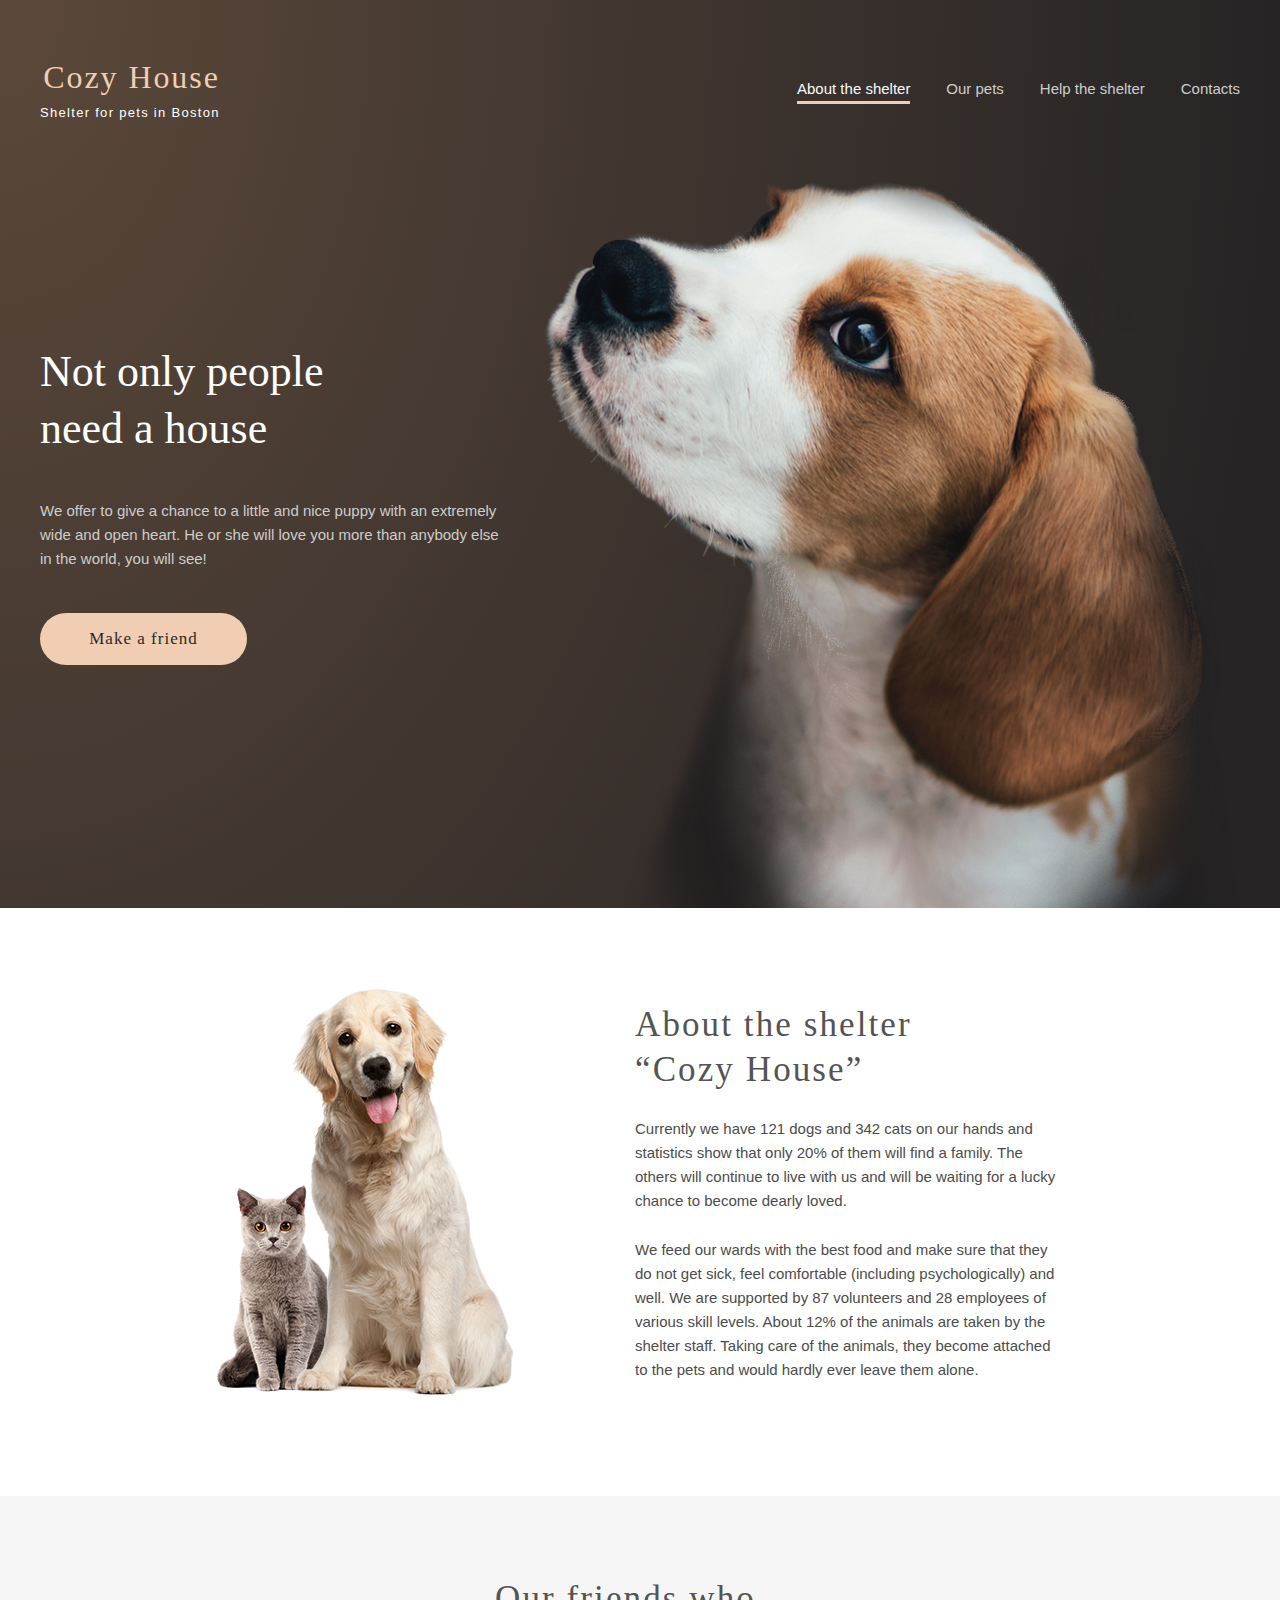
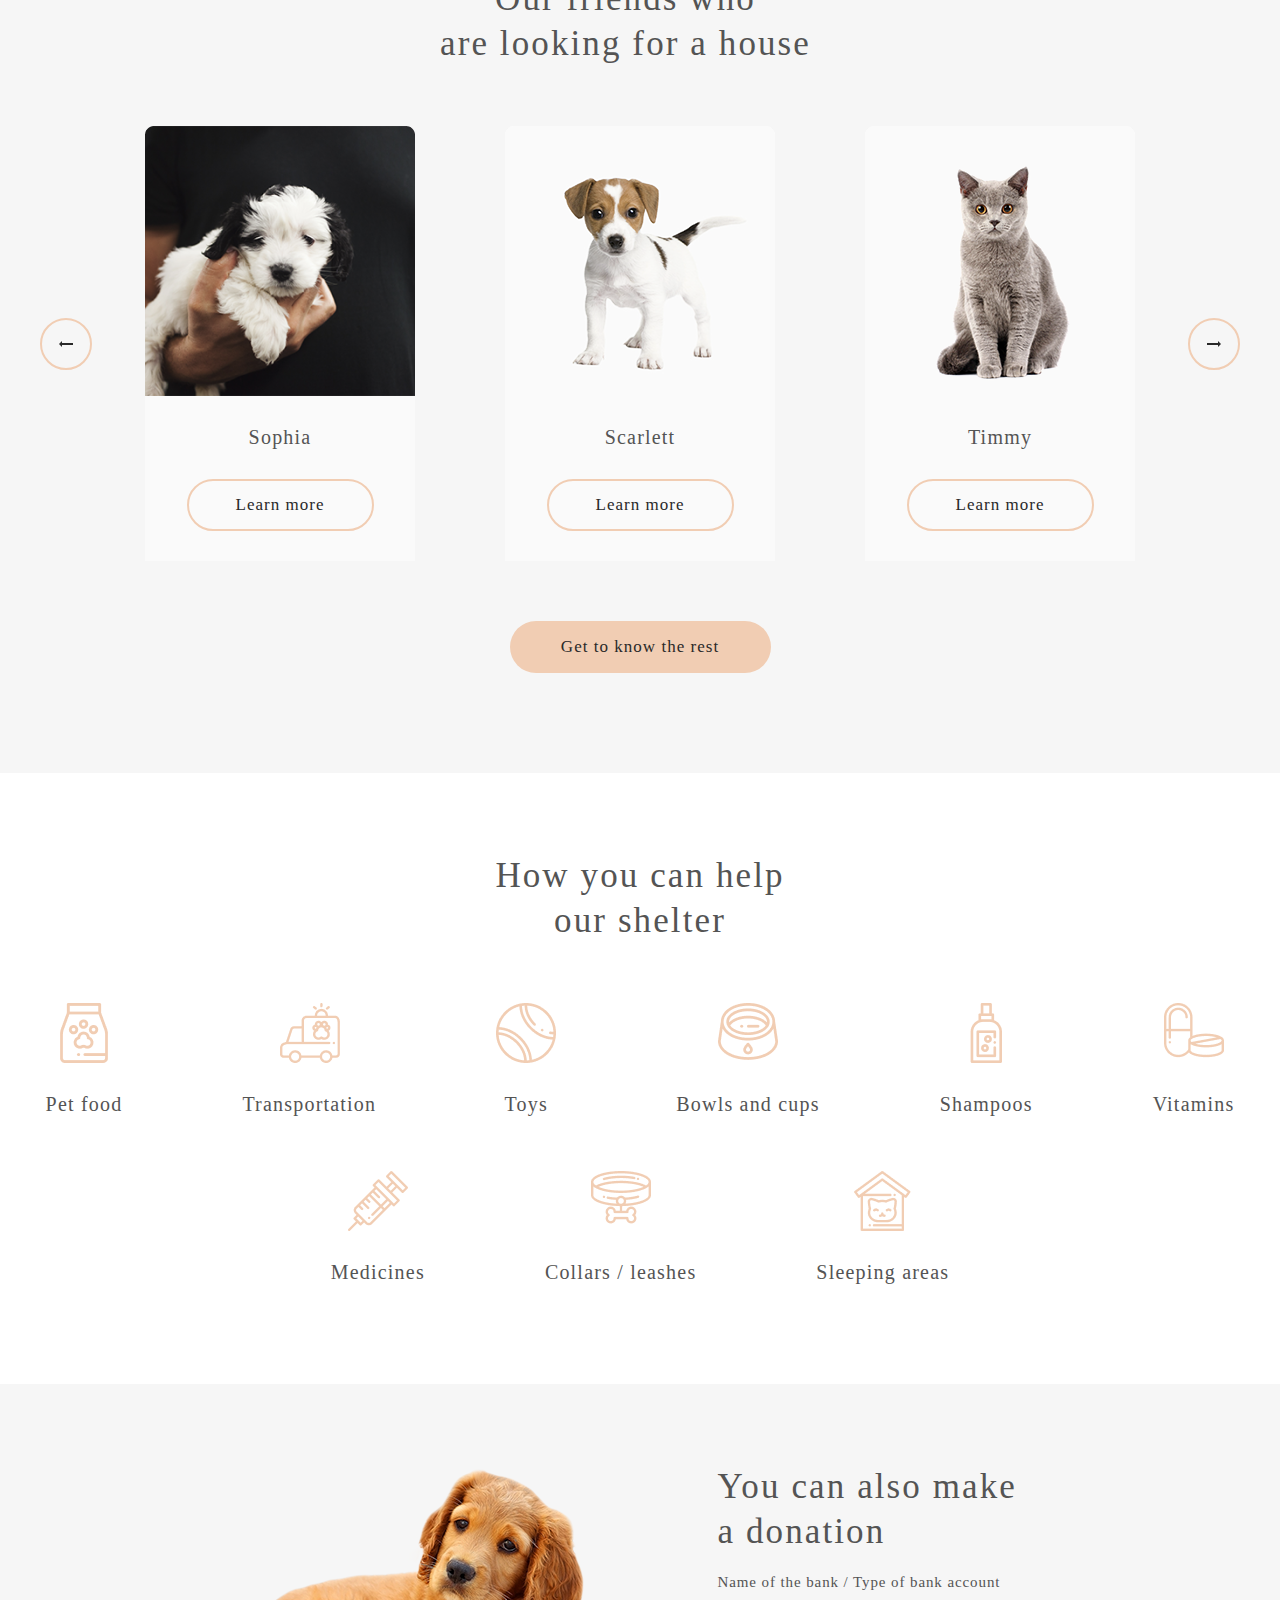
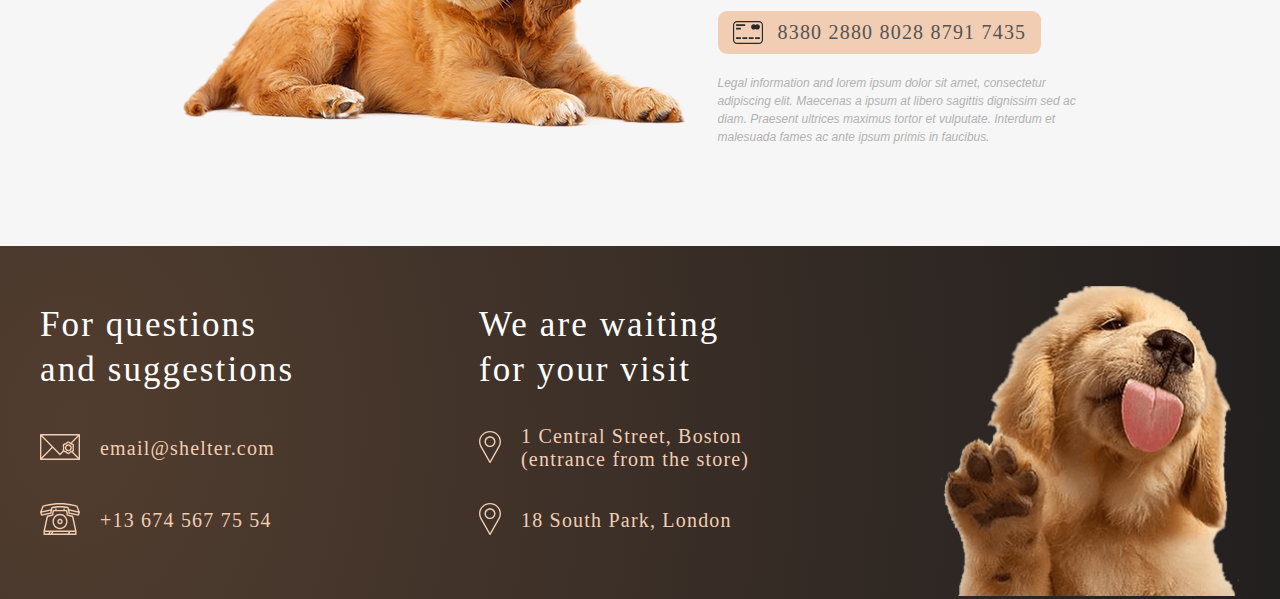
==== commit ac21abb6: "feat: create layout for pets page" ====
--- a/pages/main/index.html
+++ b/pages/main/index.html
@@ -12,6 +12,7 @@
 
 </head>
 <body>
+    <div class="burger-menu-background" id="burger-menu-background"></div>
     <section class="start-screen">
         <header class="header">
             <div class="container">
@@ -19,12 +20,16 @@
                     <h1 class="header-logo__main-title">Cozy House</h1>
                     <span class="header-logo__under-title">Shelter for pets in Boston</span>
                 </a>
-                <div class="burger">
+                <div class="burger" id="burger">
                     <span class="burger-line"></span>
                     <span class="burger-line"></span>
                     <span class="burger-line"></span>
                 </div>
-                <div class="burger-menu">
+                <div class="burger-menu" id="burger-menu">
+                    <a class="header-logo" href="#">
+                        <h1 class="header-logo__main-title">Cozy House</h1>
+                        <span class="header-logo__under-title">Shelter for pets in Boston</span>
+                    </a>
                     <ul class="header-menu__wrapper">
                         <li class="header-menu__item header-menu__item_active"><a href="#">About the shelter</a></li>
                         <li class="header-menu__item"><a href="../pets/index.html">Our pets</a></li>
@@ -248,5 +253,6 @@
     <script type="module" src="../../js/pets.js"></script>
     <script type="module" src="./js/slider.js"></script>
     <script type="module" src="./js/popup.js"></script>
+    <script src="../../js/burger.js"></script>
 </body>
 </html>--- a/pages/main/css/style.css
+++ b/pages/main/css/style.css
@@ -4,6 +4,25 @@
   width: 1200px;
   padding: 0 40px;
   margin: 0 auto;
+}
+
+.plug {
+  overflow-y: clip;
+}
+
+.burger-menu-background {
+  z-index: 2;
+  display: none;
+  position: absolute;
+  top: 0;
+  left: 0;
+  width: 100%;
+  height: 100%;
+  background: rgba(41, 41, 41, 0.6);
+}
+
+.burger-menu-background_active {
+  display: block;
 }
 
 .start-screen {
@@ -714,6 +733,39 @@
           animation-duration: 0.5s;
 }
 
+@-webkit-keyframes movie-burger {
+  from {
+    right: -100%;
+  }
+  to {
+    right: 0;
+  }
+}
+
+@keyframes movie-burger {
+  from {
+    right: -100%;
+  }
+  to {
+    right: 0;
+  }
+}
+@-webkit-keyframes movie-burger-close {
+  from {
+    right: 0;
+  }
+  to {
+    right: -100%;
+  }
+}
+@keyframes movie-burger-close {
+  from {
+    right: 0;
+  }
+  to {
+    right: -100%;
+  }
+}
 @media screen and (max-width: 1279px) {
   .container {
     padding: 0 30px;
@@ -845,7 +897,12 @@
   .container {
     padding: 0 10px;
   }
+  .start-screen .header {
+    position: relative;
+  }
   .start-screen .header .container .burger {
+    transition: 0.5s;
+    z-index: 3;
     display: flex;
     margin-right: 43px;
   }
@@ -856,8 +913,69 @@
   .start-screen .header .container .burger:hover .burger-line {
     background: #fddcc4;
   }
-  .start-screen .header .container .burger-active {
-    transform: rotate(180deg);
+  .start-screen .header .container .burger_active {
+    transform: rotate(90deg);
+  }
+  .start-screen .header .container .burger-menu {
+    -webkit-animation: movie-burger-close 0.5s ease-in;
+            animation: movie-burger-close 0.5s ease-in;
+    display: flex;
+    flex-direction: column;
+    position: fixed;
+    width: 320px;
+    right: -100%;
+    z-index: 2;
+    background: #292929;
+    height: 100%;
+    color: #fff;
+    top: 0;
+    gap: 158px;
+  }
+  .start-screen .header .container .burger-menu .header-logo {
+    align-items: flex-start;
+    margin-left: 10px;
+    padding-top: 30px;
+    justify-content: center;
+    z-index: 1;
+  }
+  .start-screen .header .container .burger-menu .header-menu__wrapper {
+    display: flex;
+    flex-direction: column;
+    margin: 0 auto;
+    text-align: center;
+    gap: 40px;
+  }
+  .start-screen .header .container .burger-menu .header-menu__wrapper .header-menu__item:last-child {
+    margin-right: 0;
+  }
+  .start-screen .header .container .burger-menu .header-menu__wrapper .header-menu__item a {
+    font-family: "Arial";
+    font-size: 32px;
+    line-height: 51px;
+    color: #cdcdcd;
+  }
+  .start-screen .header .container .burger-menu .header-menu__wrapper .header-menu__item a:hover {
+    transition: 0.5s;
+    color: #fefefe;
+  }
+  .start-screen .header .container .burger-menu .header-menu__wrapper .header-menu__item_active {
+    border-bottom: 3px #f1cdb3 solid;
+  }
+  .start-screen .header .container .burger-menu .header-menu__wrapper .header-menu__item_active:hover {
+    transition: 0.5s;
+    border-bottom: 3px #fefefe solid;
+  }
+  .start-screen .header .container .burger-menu .header-menu__wrapper .header-menu__item_active a {
+    color: #fafafa;
+  }
+  .start-screen .header .container .burger-menu .header-menu__wrapper .header-menu__item_active a:hover {
+    transition: 0.5s;
+    color: #fefefe;
+  }
+  .start-screen .header .container .burger-menu_active {
+    -webkit-animation: movie-burger 0.5s ease-in-out;
+            animation: movie-burger 0.5s ease-in-out;
+    right: 0;
   }
   .start-screen .header .container .header-menu {
     display: none;
@@ -1056,7 +1174,7 @@
     width: 270px;
   }
   .footer .container .footer__image-wrapper {
-    height: 269px;
+    display: flex;
   }
   .footer .container .footer__image-wrapper .footer__image {
     width: 260px;
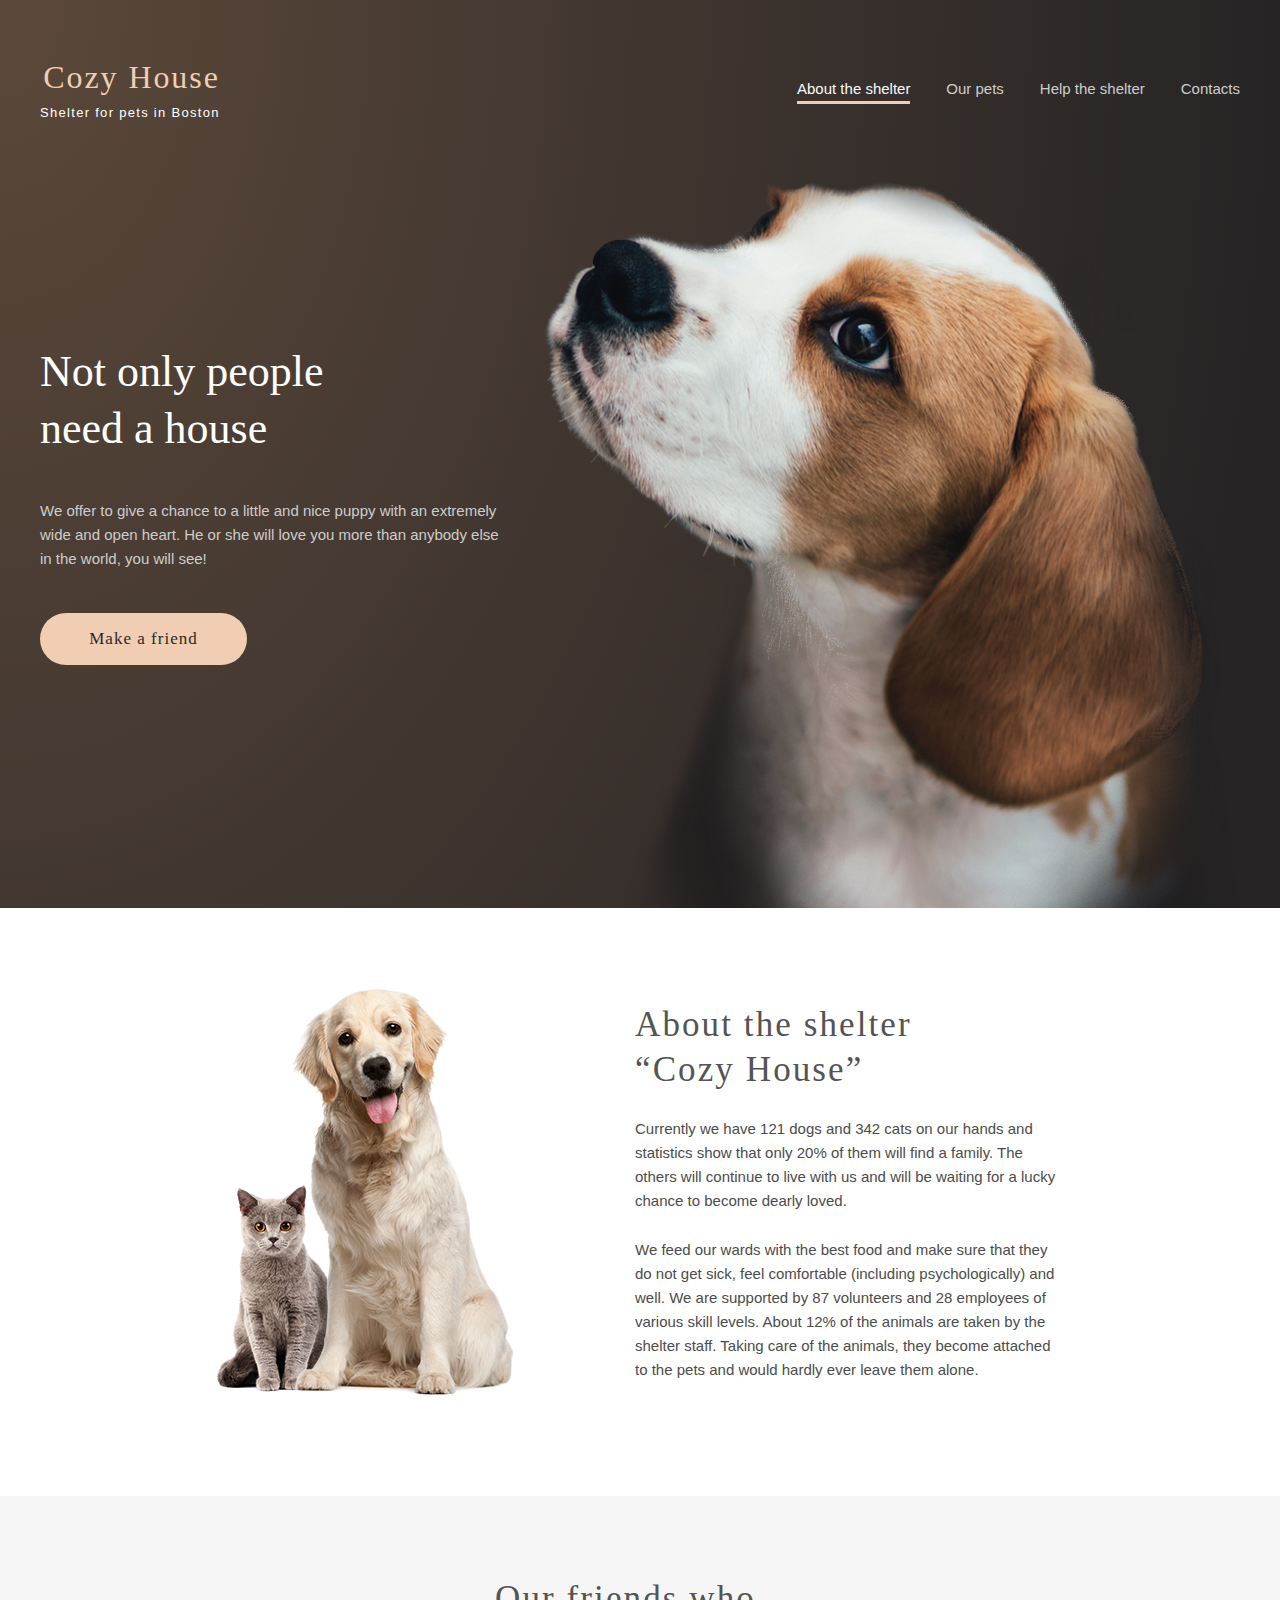
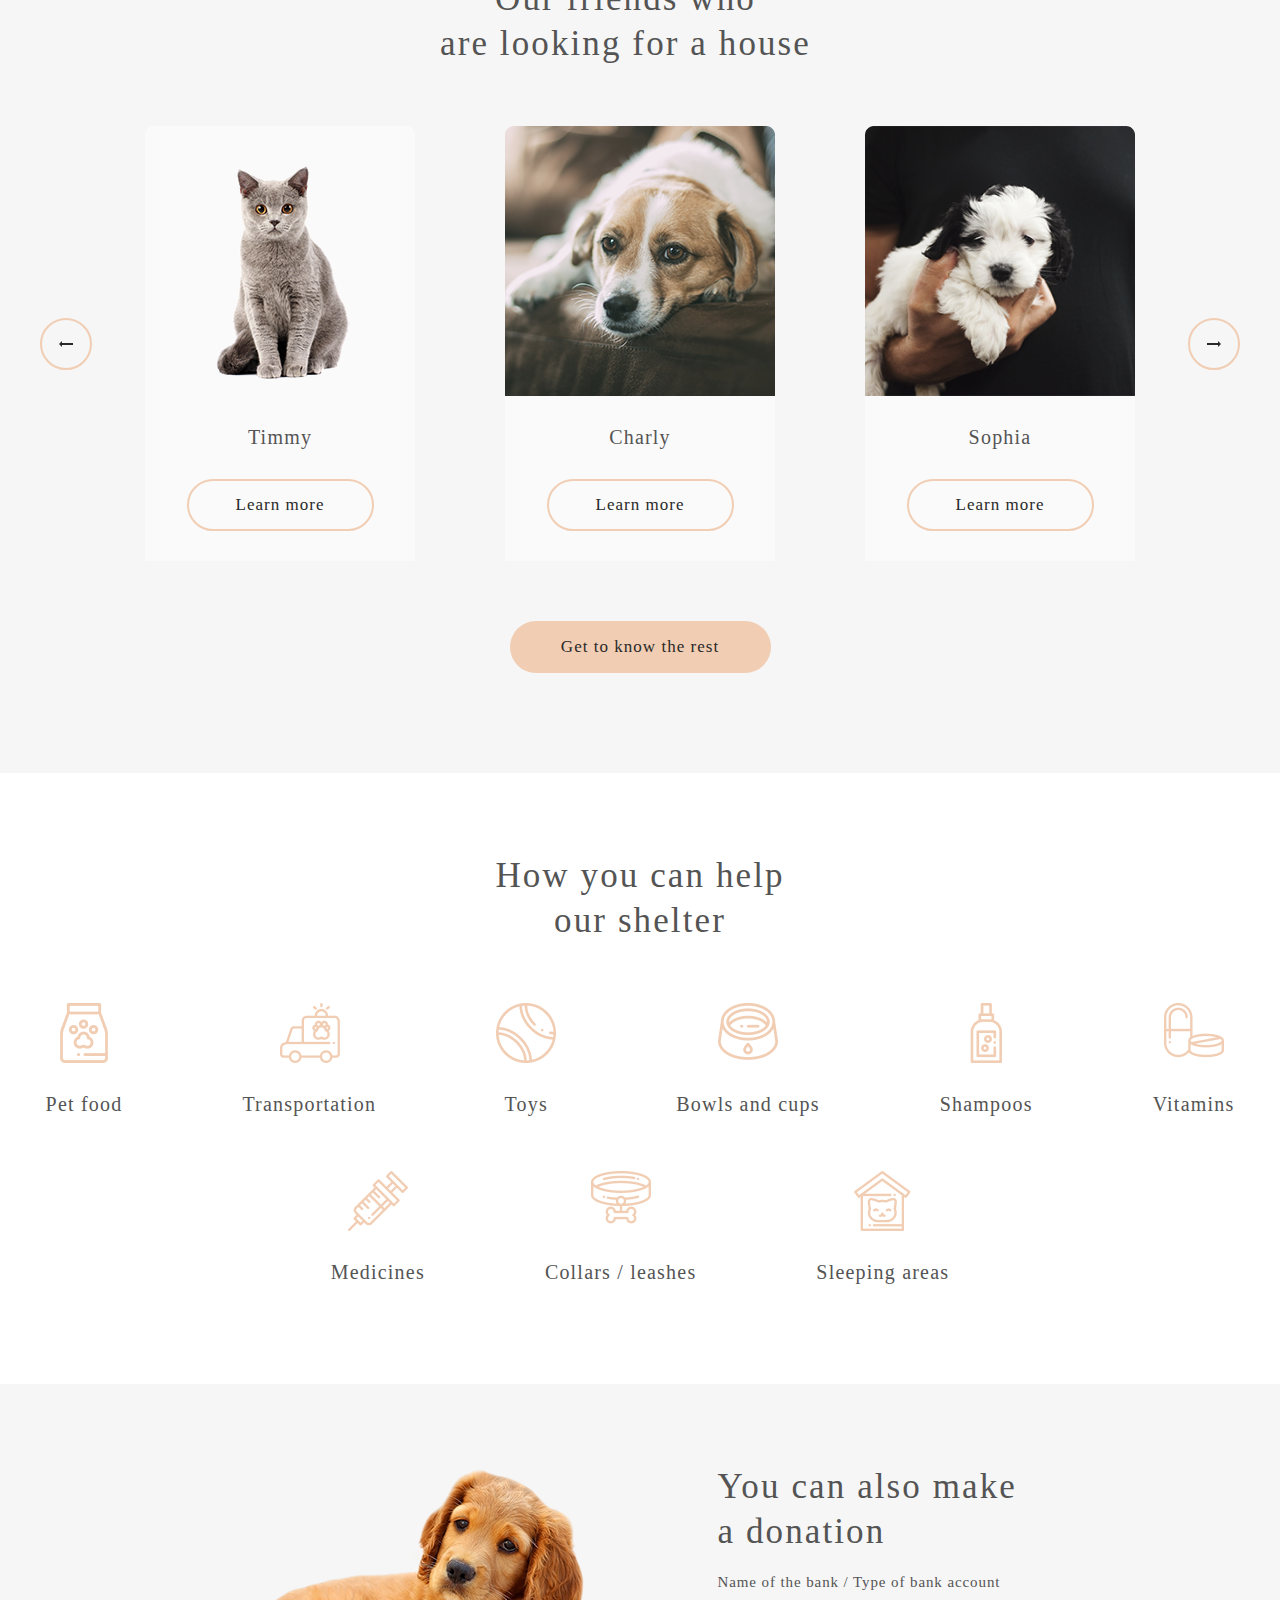
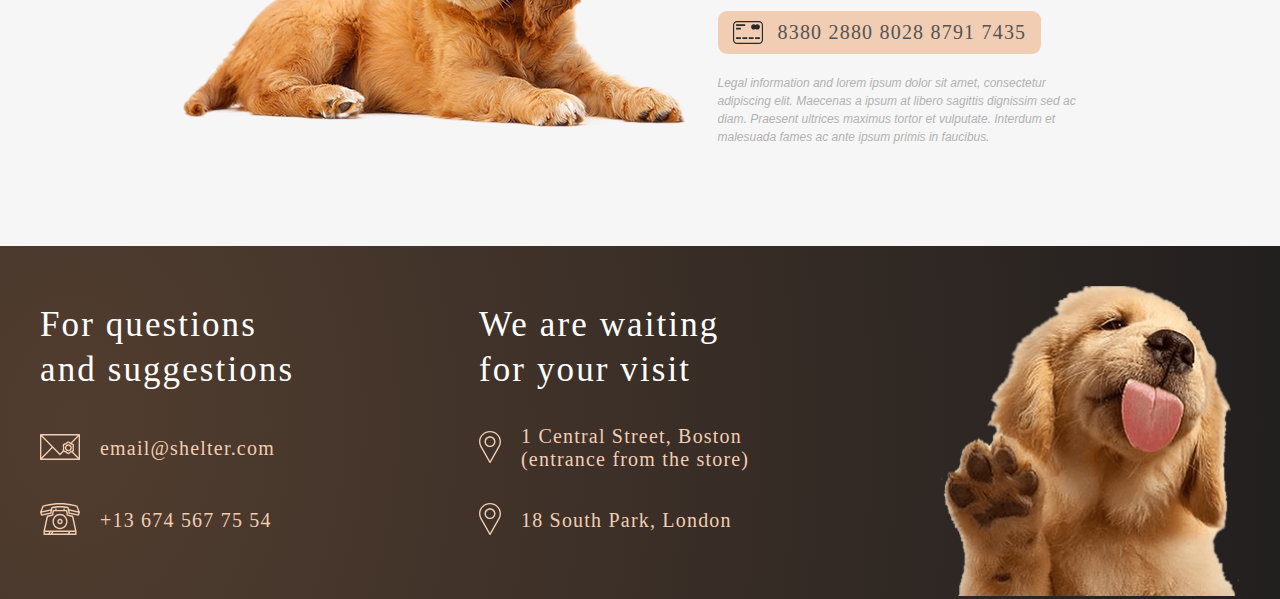
==== commit 94a835c7: "fix: bug with anchors" ====
--- a/pages/main/index.html
+++ b/pages/main/index.html
@@ -31,10 +31,10 @@
                         <span class="header-logo__under-title">Shelter for pets in Boston</span>
                     </a>
                     <ul class="header-menu__wrapper">
-                        <li class="header-menu__item header-menu__item_active"><a href="#">About the shelter</a></li>
-                        <li class="header-menu__item"><a href="../pets/index.html">Our pets</a></li>
-                        <li class="header-menu__item"><a href="#help">Help the shelter</a></li>
-                        <li class="header-menu__item"><a href="#footer">Contacts</a></li>
+                        <li class="header-menu__item header-menu__item_burger header-menu__item_burger_active"><a href="#">About the shelter</a></li>
+                        <li class="header-menu__item header-menu__item_burger"><a href="../pets/index.html">Our pets</a></li>
+                        <li class="header-menu__item header-menu__item_burger"><a href="#help">Help the shelter</a></li>
+                        <li class=" header-menu__item header-menu__item_burger"><a href="#footer">Contacts</a></li>
                     </ul>
                 </div>
                 <div class="header-menu">
